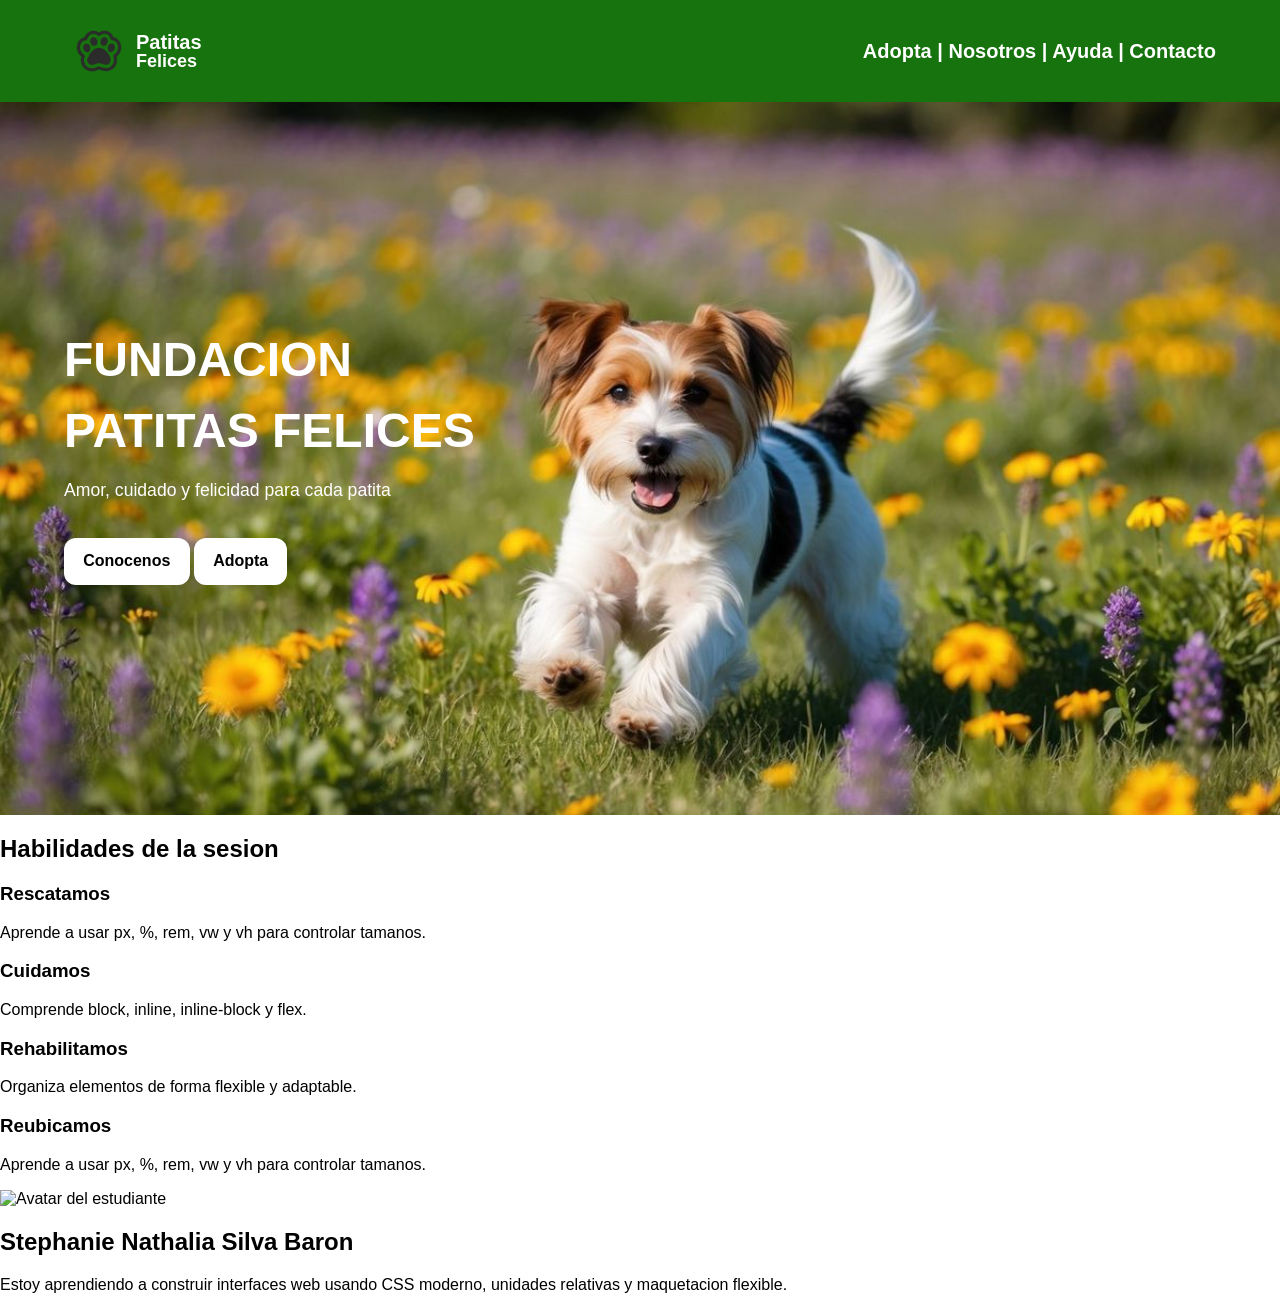
==== Html/index.html @ 509dc854 "feat:agregando estructura" ====
<!DOCTYPE html>
<html lang="en">

<head>
    <meta charset="UTF-8">
    <meta name="viewport" content="width=device-width, initial-scale=1.0">
    <title>Fundacion Patitas Felices</title>
    <link rel="stylesheet" href="../css/style.css">
</head>

<body>
    <nav class="navbar">
        <a class="logo">
            <img src="../image/patita.png" class="icono" alt="logo">
            <div class="texto">
                <span class="texto1">Patitas</span>
                <span class="texto2">Felices</span>
            </div>
        </a>
        <div class="nav-links">
            <a> Adopta | </a>
            <a> Nosotros |</a>
            <a> Ayuda |</a>
            <a> Contacto </a>
        </div>
    </nav>
    <header class="hero">
        <div class="hero-content">
            <h1>FUNDACION </h1>
            <h1>PATITAS FELICES</h1>
            <p>
                Amor, cuidado y felicidad para cada patita
            </p>
            <a class="boton">Conocenos</a>
            <a class="boton">Adopta</a>
        </div>
    </header>
    <main class="container">
        <section id="habilidades" class="section">
            <h2>Habilidades de la sesion</h2>
            <div class="cards">
                <article class="card">
                    <h3>Rescatamos</h3>
                    <p>Aprende a usar px, %, rem, vw y vh para controlar tamanos.</p>
                </article>
                <article class="card">
                    <h3>Cuidamos</h3>
                    <p>Comprende block, inline, inline-block y flex.</p>
                </article>
                <article class="card">
                    <h3>Rehabilitamos</h3>
                    <p>Organiza elementos de forma flexible y adaptable.</p>
                </article>
                <article class="card">
                    <h3>Reubicamos</h3>
                    <p>Aprende a usar px, %, rem, vw y vh para controlar tamanos.</p>
                </article>
                <section id="perfil" class="profile-row">
                    <img src="assets/lotso.png" alt="Avatar del estudiante">
                    <div>
                        <h2>Stephanie Nathalia Silva Baron</h2>
                        <p>
                            Estoy aprendiendo a construir interfaces web usando CSS moderno,
                            unidades relativas y maquetacion flexible.
                        </p>
                    </div>
                </section>
</body>

</html>
---- css/style.css ----
body {
    margin: 0;
    font-family: Arial, Helvetica, sans-serif;
    color: black;
}

.logo{
    display: flex;
    align-items: center;
    gap: 2px;
    text-decoration: none;
}

.icono{
    width: 70px;
    height: 70px;
}

.texto{
    display: flex;
    flex-direction: column; 
    line-height: 1;
}

.texto1{
    font-weight: bold;
    font-size: 20px;
}

.texto2{
    font-size: 18px;
    font-weight: bold;
}
.nav-links{
    font-weight: bold;
    font-size: 20px;
    color: white;
}

.nav-links a {
    color: white;
    text-decoration: none;
}

.nav-links a:hover{
    color: black;
    transition: 0.3s;
}

.navbar{
    position: sticky;
    top: 0;
    display: flex;
    justify-content: space-between;
    align-items: center;
    
    padding: 16px 5%;
    background-color: #17730d; 
    color: white;
    z-index: 10;
}

.hero { 
    min-height: 65vh; 
    display: flex; 
    align-items: center; 
    padding: 5vw; 
    background-image: url("../image/ffffperro.png"); 
    background-position: center; 
    background-size: cover; 
    color: white; 
}
    
.hero-content {
    max-width: 720px;
}

.hero h1 {
    font-size: 3rem;
    margin: 0 0 1rem;
}

.hero p {
    font-size: 1.1rem;
    line-height: 1.6;
}

.boton {
    display: inline-block;
    margin-top: 1rem;
    padding: 0.9rem 1.2rem;
    background-color: white;
    color: black;
    text-decoration: none;
    border-radius: 12px;
    font-weight: bold;
    transition: all 0.3s ease;
}

.boton:hover { 
    background-color: #17730d;
    color: white;
    transform: scale(1.05);
}
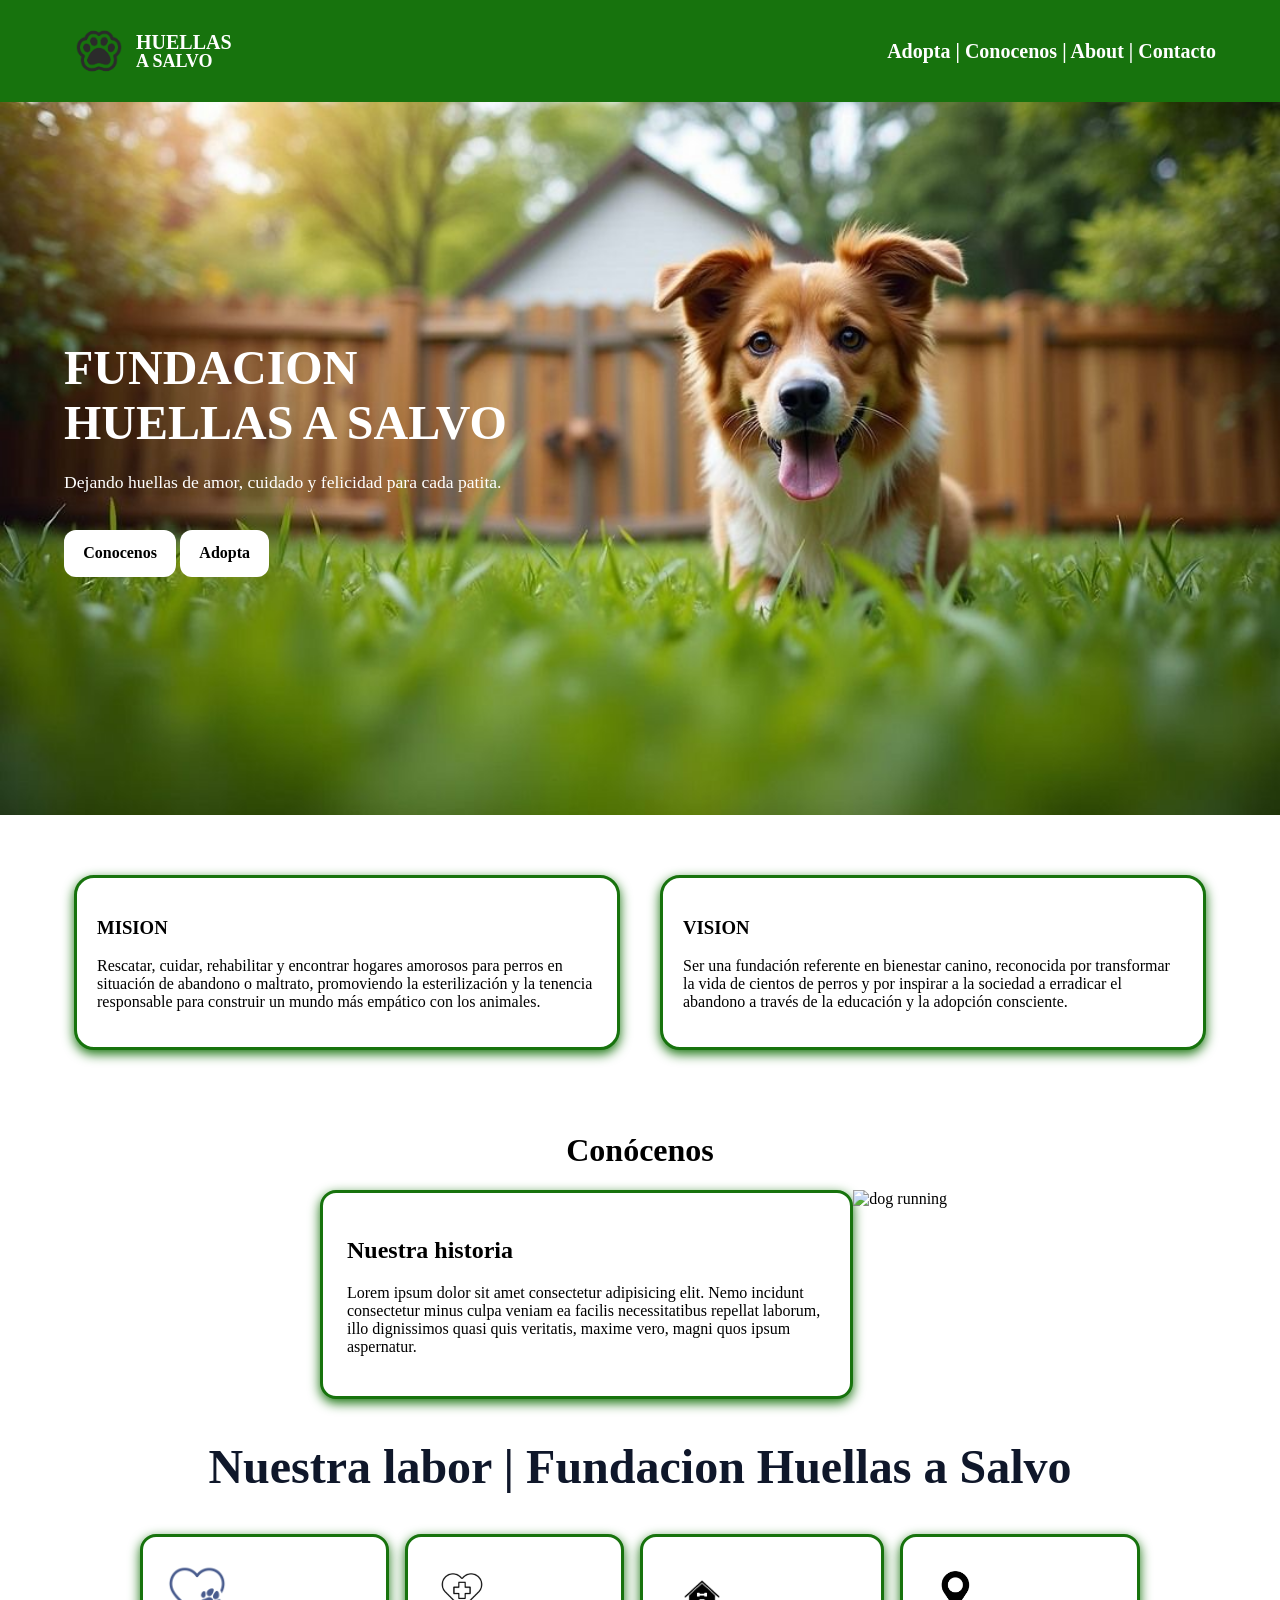
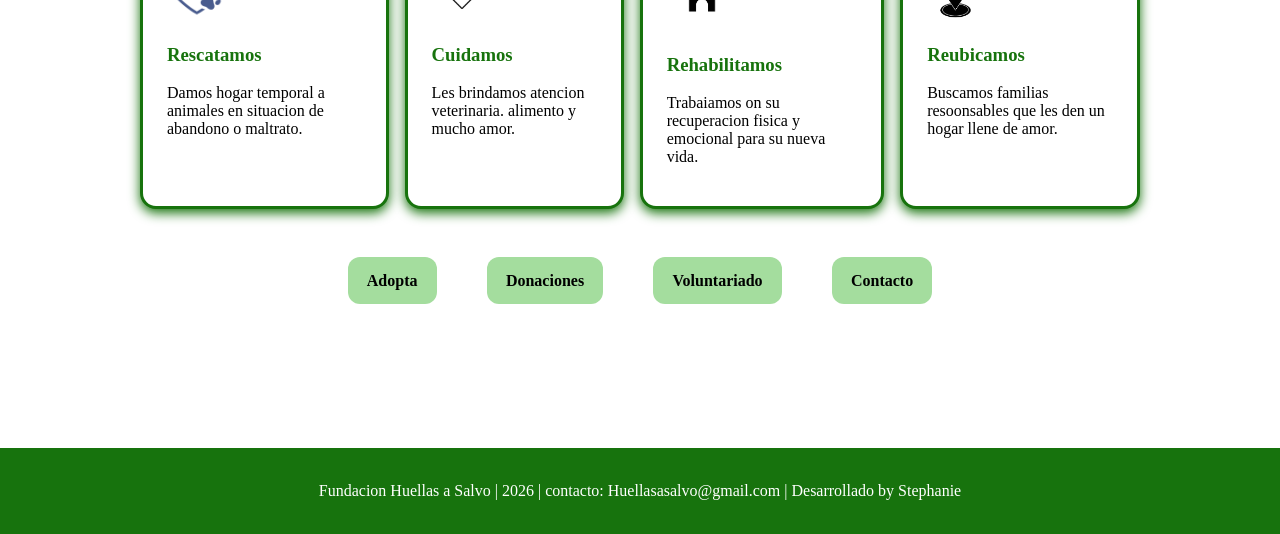
==== commit 27971692: "feat: agregando estructura" ====
--- a/Html/index.html
+++ b/Html/index.html
@@ -13,58 +13,107 @@
         <a class="logo">
             <img src="../image/patita.png" class="icono" alt="logo">
             <div class="texto">
-                <span class="texto1">Patitas</span>
-                <span class="texto2">Felices</span>
+                <span class="texto1">HUELLAS</span>
+                <span class="texto2">A SALVO</span>
             </div>
         </a>
         <div class="nav-links">
-            <a> Adopta | </a>
-            <a> Nosotros |</a>
-            <a> Ayuda |</a>
+            <a href="#adopta"> Adopta | </a>
+            <a href="#conocenos"> Conocenos |</a>
+            <a> About |</a>
             <a> Contacto </a>
         </div>
     </nav>
-    <header class="hero">
-        <div class="hero-content">
-            <h1>FUNDACION </h1>
-            <h1>PATITAS FELICES</h1>
+    <header class="principal">
+        <div class="principal-content">
+            <h1>FUNDACION <br> HUELLAS A SALVO</h1>
             <p>
-                Amor, cuidado y felicidad para cada patita
+                Dejando huellas de amor, cuidado y felicidad para cada patita.
             </p>
-            <a class="boton">Conocenos</a>
+            <a class="boton" href="#conocenos">Conocenos</a>
             <a class="boton">Adopta</a>
         </div>
     </header>
+    </section>
+    <div class="misionvision">
+        <div class="cardsss">
+            <h3>MISION</h3>
+            <p>Rescatar, cuidar, rehabilitar y encontrar hogares amorosos para perros en situación de abandono o
+                maltrato, promoviendo la esterilización y la tenencia responsable para construir un mundo
+                más empático con los animales.</p>
+        </div>
+
+        <div class="cardsss">
+            <h3>VISION</h3>
+            <p>Ser una fundación referente en bienestar canino, reconocida por transformar la vida de
+                cientos de perros y por inspirar a la sociedad a erradicar el abandono a través de la
+                educación y la adopción consciente.</p>
+        </div>
+    </div>
+
+    
+    <div class="about-us">
+        <h1>Conócenos</h1>
+        <div class="know-us">
+            <div class="card">
+                <h2>Nuestra historia</h2>
+                <p>
+                    Lorem ipsum dolor sit amet consectetur adipisicing elit. Nemo incidunt consectetur minus culpa
+                    veniam
+                    ea facilis necessitatibus repellat laborum, illo dignissimos quasi quis veritatis, maxime vero,
+                    magni
+                    quos ipsum aspernatur.
+                </p>
+            </div>
+            <div>
+                <img src="https://images.unsplash.com/photo-1530281700549-e82e7bf110d6?w=600&auto=format&fit=crop&q=60&ixlib=rb-4.1.0&ixid=M3wxMjA3fDB8MHxzZWFyY2h8M3x8ZG9nc3xlbnwwfHwwfHx8MA%3D%3D"
+                    alt="dog running">
+            </div>
+        </div>
+    </div>
+
+
+
     <main class="container">
-        <section id="habilidades" class="section">
-            <h2>Habilidades de la sesion</h2>
+        <section id="conocenos" class="section">
+            <h2>Nuestra labor | Fundacion Huellas a Salvo </h2>
             <div class="cards">
                 <article class="card">
+                    <img src="../image/corapatita.png" class="rescatar" alt="card">
                     <h3>Rescatamos</h3>
-                    <p>Aprende a usar px, %, rem, vw y vh para controlar tamanos.</p>
+                    <p>Damos hogar temporal a animales en situacion de abandono o maltrato.</p>
                 </article>
                 <article class="card">
+                    <img src="../image/cruz.png" class="cuidar" alt="card">
                     <h3>Cuidamos</h3>
-                    <p>Comprende block, inline, inline-block y flex.</p>
+                    <p>Les brindamos atencion veterinaria. alimento y mucho amor.</p>
                 </article>
                 <article class="card">
+                    <img src="../image/casapat.png" class="rehabilitar" alt="card">
                     <h3>Rehabilitamos</h3>
-                    <p>Organiza elementos de forma flexible y adaptable.</p>
+                    <p>Trabaiamos on su recuperacion fisica y emocional para su nueva vida.</p>
                 </article>
                 <article class="card">
+                    <img src="../image/ubihuella.png" class="ubicamos" alt="card">
                     <h3>Reubicamos</h3>
-                    <p>Aprende a usar px, %, rem, vw y vh para controlar tamanos.</p>
+                    <p>Buscamos familias resoonsables que les den un hogar llene de amor.</p>
                 </article>
-                <section id="perfil" class="profile-row">
-                    <img src="assets/lotso.png" alt="Avatar del estudiante">
-                    <div>
-                        <h2>Stephanie Nathalia Silva Baron</h2>
-                        <p>
-                            Estoy aprendiendo a construir interfaces web usando CSS moderno,
-                            unidades relativas y maquetacion flexible.
-                        </p>
-                    </div>
-                </section>
+        </section>
+    </main>
+
+    <main class="container2">
+        <a class="botones">Adopta</a>
+        <a class="botones">Donaciones</a>
+        <a class="botones">Voluntariado</a>
+        <a class="botones">Contacto</a>
+    </main>
+
+    <footer class="footer">
+        <br>
+        <p>Fundacion Huellas a Salvo | 2026 | contacto: Huellasasalvo@gmail.com | Desarrollado by Stephanie
+        </p>
+        </br>
+    </footer>
 </body>
 
 </html>
--- a/css/style.css
+++ b/css/style.css
@@ -1,37 +1,38 @@
 body {
     margin: 0;
-    font-family: Arial, Helvetica, sans-serif;
-    color: black;
-}
-
-.logo{
+    font-family: Georgia, 'Times New Roman', Times, serif;
+    color: black;
+}
+
+.logo {
     display: flex;
     align-items: center;
     gap: 2px;
     text-decoration: none;
 }
 
-.icono{
+.icono {
     width: 70px;
     height: 70px;
 }
 
-.texto{
-    display: flex;
-    flex-direction: column; 
+.texto {
+    display: flex;
+    flex-direction: column;
     line-height: 1;
 }
 
-.texto1{
+.texto1 {
     font-weight: bold;
     font-size: 20px;
 }
 
-.texto2{
+.texto2 {
     font-size: 18px;
     font-weight: bold;
 }
-.nav-links{
+
+.nav-links {
     font-weight: bold;
     font-size: 20px;
     color: white;
@@ -42,45 +43,45 @@
     text-decoration: none;
 }
 
-.nav-links a:hover{
+.nav-links a:hover {
     color: black;
     transition: 0.3s;
 }
 
-.navbar{
+.navbar {
     position: sticky;
     top: 0;
     display: flex;
     justify-content: space-between;
     align-items: center;
-    
+
     padding: 16px 5%;
-    background-color: #17730d; 
+    background-color: #17730d;
     color: white;
     z-index: 10;
 }
 
-.hero { 
-    min-height: 65vh; 
-    display: flex; 
-    align-items: center; 
-    padding: 5vw; 
-    background-image: url("../image/ffffperro.png"); 
-    background-position: center; 
-    background-size: cover; 
-    color: white; 
-}
-    
-.hero-content {
+.principal {
+    min-height: 65vh;
+    display: flex;
+    align-items: center;
+    padding: 5vw;
+    background-image: url("../image/ffperro.png");
+    background-position: center;
+    background-size: cover;
+    color: white;
+}
+
+.principal-content {
     max-width: 720px;
 }
 
-.hero h1 {
+.principal h1 {
     font-size: 3rem;
     margin: 0 0 1rem;
 }
 
-.hero p {
+.principal p {
     font-size: 1.1rem;
     line-height: 1.6;
 }
@@ -97,8 +98,165 @@
     transition: all 0.3s ease;
 }
 
-.boton:hover { 
-    background-color: #17730d;
-    color: white;
-    transform: scale(1.05);
-}
+.boton:hover {
+    background-color: #17730d;
+    color: white;
+    transform: scale(1.05);
+}
+
+.container {
+    width: 92%;
+    max-width: 1000px;
+    margin: 2rem auto;
+}
+
+.section h2 {
+    font-size: 2rem;
+    color: #0f172a;
+}
+
+.cards {
+    display: flex;
+    gap: 1rem;
+    justify-content: center;
+}
+
+.rescatar {
+    width: 60px;
+    height: 60px;
+}
+
+.cuidar {
+    width: 60px;
+    height: 60px;
+}
+
+.rehabilitar {
+    width: 70px;
+    height: 70px;
+}
+
+.ubicamos {
+    width: 60px;
+    height: 60px;
+}
+
+.card {
+    background-color: white;
+    padding: 1.5rem;
+    border: 3px solid #17730d;
+    border-radius: 16px;
+    box-shadow: 0 4px 12px #17730d;
+}
+
+.card:hover {
+    background-color: #34b925;
+    color: white;
+    transform: scale(1.05);
+}
+
+.card h3 {
+    color: #17730d;
+}
+
+.container2 {
+    display: flex;
+    justify-content: center;
+    align-items: flex-start;
+    gap: 50px;
+    width: 90%;
+    margin: auto;
+}
+
+.botones {
+    display: inline-block;
+    margin-top: 1rem;
+    padding: 0.9rem 1.2rem;
+    color: black;
+    text-decoration: none;
+    background-color: #a4dd9e;
+    border-radius: 12px;
+    font-weight: bold;
+    transition: all 0.3s ease;
+}
+
+.botones:hover {
+    background-color: #17730d;
+    color: white;
+    transform: scale(1.05);
+}
+
+.section h2 {
+    text-align: center;
+    font-size: 3rem;
+}
+
+.misionvision {
+    display: flex;
+    justify-content: center;
+    gap: 40px;
+    flex-wrap: wrap;
+    max-width: 1200px;
+    margin: 60px auto;
+    padding: 0 20px;
+}
+
+.cardsss {
+    flex: 1 1 400px;
+    max-width: 500px;
+    background-color: white;
+    padding: 20px;
+    border-radius: 20px;
+    width: 50%;
+    box-shadow: 0 4px 12px #17730d;
+    border: 3px solid #17730d;
+}
+
+.cardsss:hover {
+    background-color: #34b925;
+    color: white;
+    transform: scale(1.05);
+}
+
+.footer {
+    width: 100%;
+    margin-top: 9rem;
+    text-align: center;
+    background-color: #17730d;
+    color: white;
+}
+
+.about-us {
+    display: flex;
+    flex-direction: column;
+    justify-content: center;
+    align-items: center;
+  }
+  
+  .know-us {
+    display: grid;
+    grid-template-columns: repeat(2, 1fr);
+  }
+  
+  .know-us div.card {
+      grid-column: 4/9;
+  }
+  
+  .know-us img {
+    width: 100%;
+    height: 100%;
+    object-fit: fill;
+  }
+  
+  @media (min-width: 768px) {
+      .know-us {
+          grid-template-columns: 400px, 400px;
+      }
+  }
+  
+  @media (min-width: 1024px) {
+      .know-us {
+          grid-template-columns:repeat(12, 1fr);
+          grid-offset: 20px;
+      }
+  }
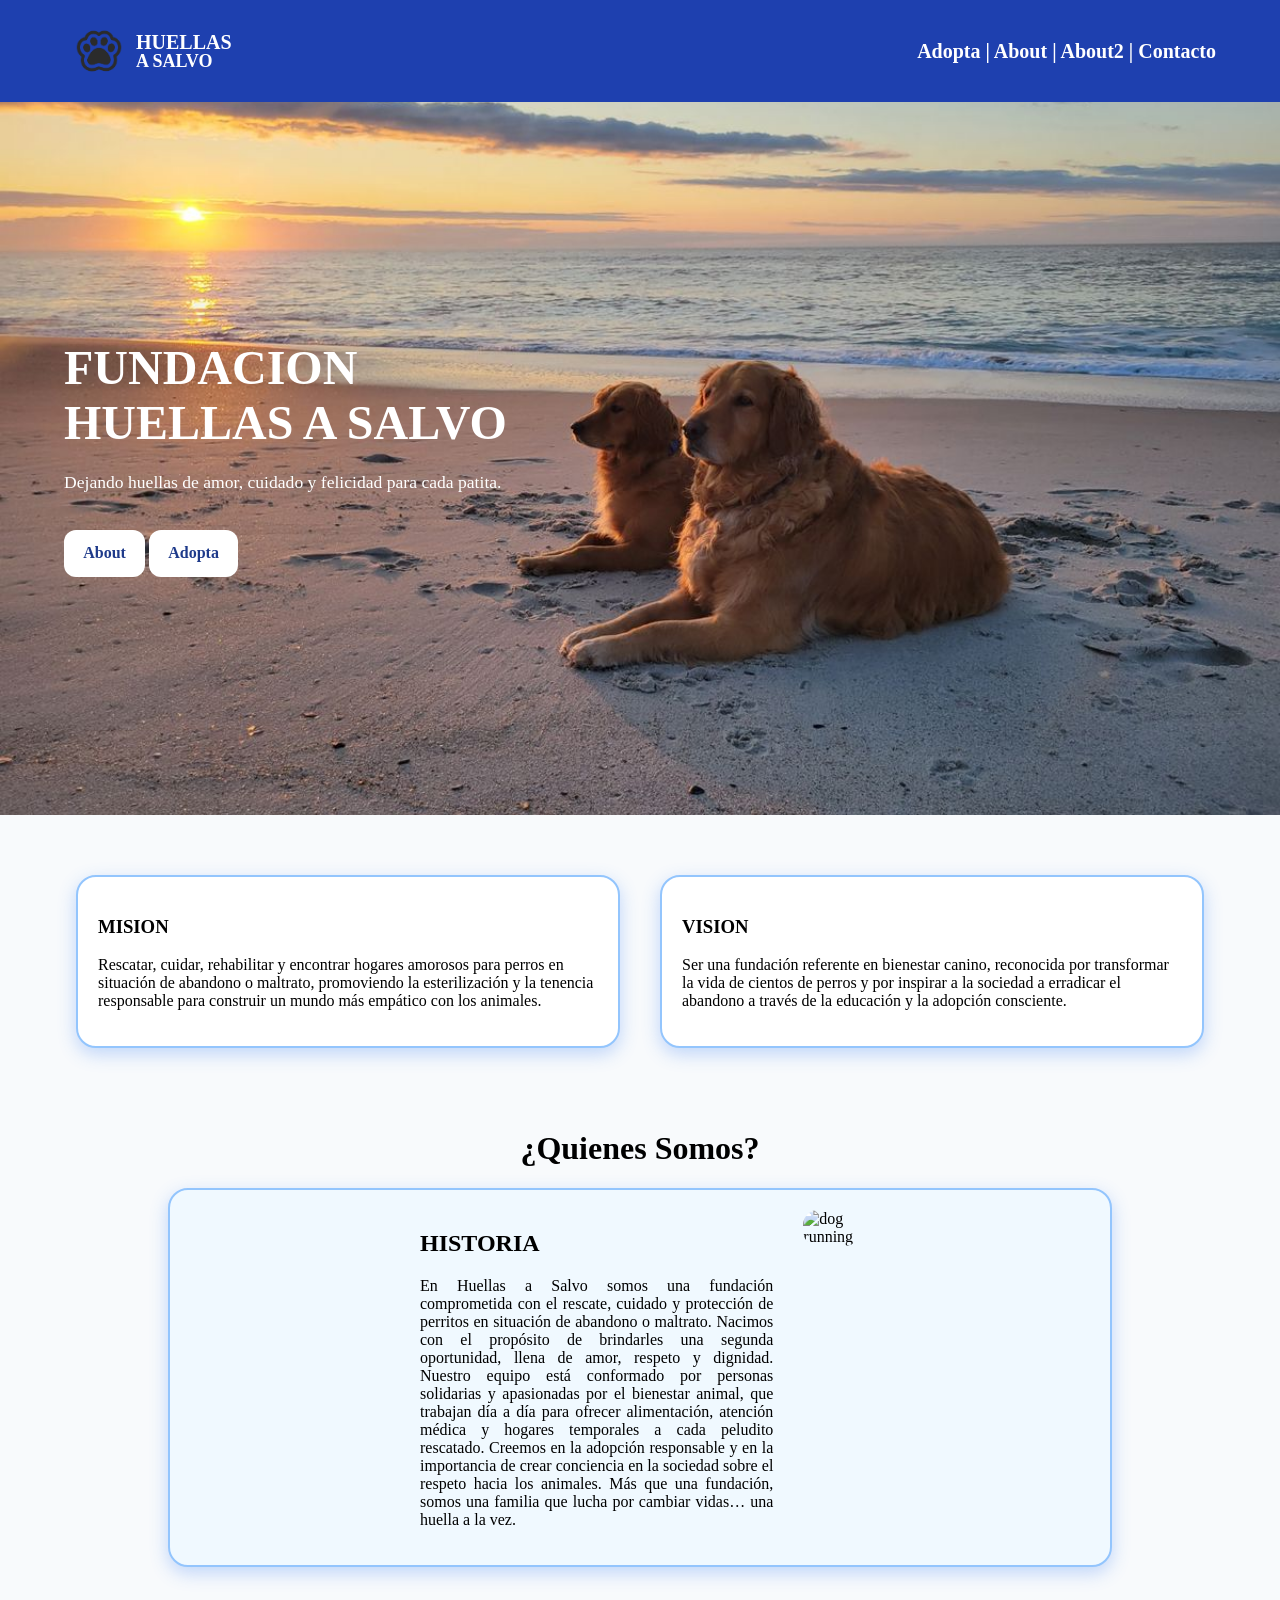
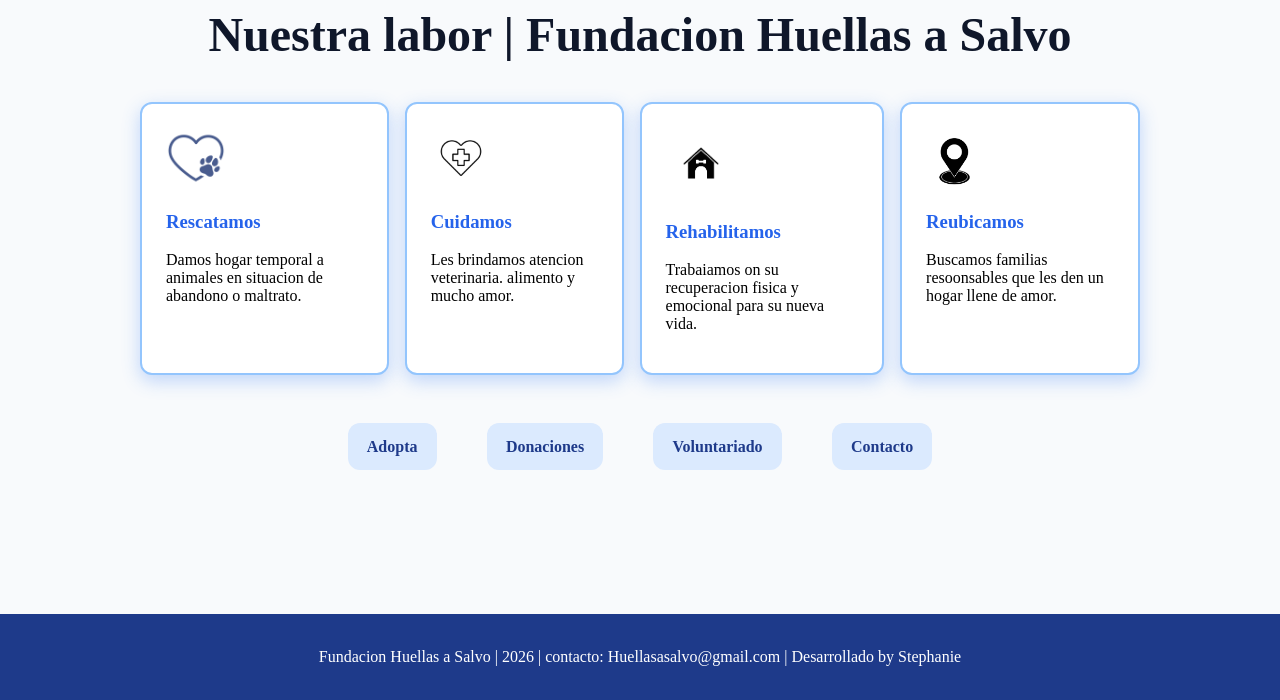
==== commit 436c9401: "feat: agregando estructura" ====
--- a/Html/index.html
+++ b/Html/index.html
@@ -4,7 +4,7 @@
 <head>
     <meta charset="UTF-8">
     <meta name="viewport" content="width=device-width, initial-scale=1.0">
-    <title>Fundacion Patitas Felices</title>
+    <title>Fundacion Huellas a Salvo</title>
     <link rel="stylesheet" href="../css/style.css">
 </head>
 
@@ -18,9 +18,9 @@
             </div>
         </a>
         <div class="nav-links">
-            <a href="#adopta"> Adopta | </a>
-            <a href="#conocenos"> Conocenos |</a>
-            <a> About |</a>
+            <a href="../Html/adopta.html" href="#adopta"> Adopta | </a>
+            <a href="#about"> About |</a>
+            <a> About2 |</a>
             <a> Contacto </a>
         </div>
     </nav>
@@ -30,12 +30,12 @@
             <p>
                 Dejando huellas de amor, cuidado y felicidad para cada patita.
             </p>
-            <a class="boton" href="#conocenos">Conocenos</a>
-            <a class="boton">Adopta</a>
+            <a class="boton" href="#about">About</a>
+            <a href="../Html/adopta.html" class="boton">Adopta</a>
         </div>
     </header>
     </section>
-    <div class="misionvision">
+    <div id="about" class="misionvision">
         <div class="cardsss">
             <h3>MISION</h3>
             <p>Rescatar, cuidar, rehabilitar y encontrar hogares amorosos para perros en situación de abandono o
@@ -52,20 +52,18 @@
     </div>
 
     
-    <div class="about-us">
-        <h1>Conócenos</h1>
+    <div id="about" class="about-us">
+        <h1>¿Quienes Somos?</h1>
         <div class="know-us">
-            <div class="card">
-                <h2>Nuestra historia</h2>
+            <div class="texto-card">
+                <h2>HISTORIA</h2>
                 <p>
-                    Lorem ipsum dolor sit amet consectetur adipisicing elit. Nemo incidunt consectetur minus culpa
-                    veniam
-                    ea facilis necessitatibus repellat laborum, illo dignissimos quasi quis veritatis, maxime vero,
-                    magni
-                    quos ipsum aspernatur.
+                    En Huellas a Salvo somos una fundación comprometida con el rescate, cuidado y protección de perritos en situación de abandono o maltrato. Nacimos con el propósito de brindarles una segunda oportunidad, llena de amor, respeto y dignidad.
+                    Nuestro equipo está conformado por personas solidarias y apasionadas por el bienestar animal, que trabajan día a día para ofrecer alimentación, atención médica y hogares temporales a cada peludito rescatado.
+                    Creemos en la adopción responsable y en la importancia de crear conciencia en la sociedad sobre el respeto hacia los animales. Más que una fundación, somos una familia que lucha por cambiar vidas… una huella a la vez.
                 </p>
             </div>
-            <div>
+            <div class="img-card">
                 <img src="https://images.unsplash.com/photo-1530281700549-e82e7bf110d6?w=600&auto=format&fit=crop&q=60&ixlib=rb-4.1.0&ixid=M3wxMjA3fDB8MHxzZWFyY2h8M3x8ZG9nc3xlbnwwfHwwfHx8MA%3D%3D"
                     alt="dog running">
             </div>
@@ -75,7 +73,7 @@
 
 
     <main class="container">
-        <section id="conocenos" class="section">
+        <section id="about" class="section">
             <h2>Nuestra labor | Fundacion Huellas a Salvo </h2>
             <div class="cards">
                 <article class="card">
@@ -102,7 +100,7 @@
     </main>
 
     <main class="container2">
-        <a class="botones">Adopta</a>
+        <a href="../Html/adopta.html" class="botones">Adopta</a>
         <a class="botones">Donaciones</a>
         <a class="botones">Voluntariado</a>
         <a class="botones">Contacto</a>
--- a/css/style.css
+++ b/css/style.css
@@ -1,4 +1,5 @@
 body {
+    background-color: #f8fafc;
     margin: 0;
     font-family: Georgia, 'Times New Roman', Times, serif;
     color: black;
@@ -56,7 +57,8 @@
     align-items: center;
 
     padding: 16px 5%;
-    background-color: #17730d;
+    background-color: #1e40af;
+    /*background-color: #17730d;*/
     color: white;
     z-index: 10;
 }
@@ -66,7 +68,7 @@
     display: flex;
     align-items: center;
     padding: 5vw;
-    background-image: url("../image/ffperro.png");
+    background-image: url("../image/playapet.png");
     background-position: center;
     background-size: cover;
     color: white;
@@ -91,7 +93,8 @@
     margin-top: 1rem;
     padding: 0.9rem 1.2rem;
     background-color: white;
-    color: black;
+    color: #1e3a8a;
+    /*color: black;*/
     text-decoration: none;
     border-radius: 12px;
     font-weight: bold;
@@ -99,7 +102,8 @@
 }
 
 .boton:hover {
-    background-color: #17730d;
+    background-color: #2563eb;
+    /*background-color: #17730d;*/
     color: white;
     transform: scale(1.05);
 }
@@ -144,19 +148,23 @@
 .card {
     background-color: white;
     padding: 1.5rem;
-    border: 3px solid #17730d;
-    border-radius: 16px;
-    box-shadow: 0 4px 12px #17730d;
+    border-radius: 12px;
+    /*border: 3px solid #17730d;*/
+    box-shadow: 0 6px 18px rgba(59, 130, 246, 0.3);
+    border: 2px solid #93c5fd;
+    /*box-shadow: 0 4px 12px #17730d;*/
 }
 
 .card:hover {
-    background-color: #34b925;
+    background-color: #60a5fa;
+    /*background-color: #34b925;*/
     color: white;
     transform: scale(1.05);
 }
 
 .card h3 {
-    color: #17730d;
+    color: #2563eb;
+    /*color: #17730d;*/
 }
 
 .container2 {
@@ -172,16 +180,19 @@
     display: inline-block;
     margin-top: 1rem;
     padding: 0.9rem 1.2rem;
-    color: black;
+    background-color: #dbeafe;
+    color: #1e3a8a;
+    /*color: black;*/
     text-decoration: none;
-    background-color: #a4dd9e;
+    /*background-color: #a4dd9e;*/
     border-radius: 12px;
     font-weight: bold;
     transition: all 0.3s ease;
 }
 
 .botones:hover {
-    background-color: #17730d;
+    background-color: #2563eb;
+    /*background-color: #17730d;*/
     color: white;
     transform: scale(1.05);
 }
@@ -208,12 +219,15 @@
     padding: 20px;
     border-radius: 20px;
     width: 50%;
-    box-shadow: 0 4px 12px #17730d;
-    border: 3px solid #17730d;
+    box-shadow: 0 6px 18px rgba(59, 130, 246, 0.3);
+    border: 2px solid #93c5fd;
+    /*box-shadow: 0 4px 12px #17730d;
+    border: 3px solid #17730d;*/
 }
 
 .cardsss:hover {
-    background-color: #34b925;
+    background-color: #60a5fa;
+    /*background-color: #34b925;*/
     color: white;
     transform: scale(1.05);
 }
@@ -222,41 +236,98 @@
     width: 100%;
     margin-top: 9rem;
     text-align: center;
-    background-color: #17730d;
+    background-color: #1e3a8a;
+    /*background-color: #17730d;*/
     color: white;
 }
 
 .about-us {
-    display: flex;
-    flex-direction: column;
-    justify-content: center;
-    align-items: center;
-  }
-  
-  .know-us {
+  display: flex;
+  flex-direction: column;
+  justify-content: center;
+  align-items: center;
+}
+
+.know-us {
+  display: grid;
+  grid-template-columns: repeat(2, 1fr);
+  gap: 20px;
+  width: 90%;
+  max-width: 900px;
+  background-color: #f0f9ff;
+  /*background-color: white;*/
+  border-radius: 20px;
+  box-shadow: 0 6px 18px rgba(59, 130, 246, 0.3);
+  border: 2px solid #93c5fd;
+  /*box-shadow: 0 4px 12px #17730d;
+  border: 3px solid #17730d;*/
+  padding: 20px;
+}
+.know-us:hover{
+    background-color: #60a5fa;
+    /*background-color: #34b925;*/
+    color: white;
+    transform: scale(1.05);
+}
+.know-us div.texto-card {
+    grid-column: 4/9;
+}
+
+.texto-card {
+  text-align: justify;
+  padding-right: 10px;
+}
+
+.know-us img {
+  width: 100%;
+  height: 300px;
+  object-fit: cover;
+  border-radius: 15px;
+}
+
+@media (min-width: 768px) {
+    .know-us {
+        grid-template-columns: 400px, 400px;
+        
+    }
+}
+
+@media (min-width: 1024px) {
+    .know-us {
+        grid-template-columns:repeat(12, 1fr);
+        grid-offset: 20px;
+    }
+}
+
+/**/
+.catalogo{
     display: grid;
-    grid-template-columns: repeat(2, 1fr);
-  }
-  
-  .know-us div.card {
-      grid-column: 4/9;
-  }
-  
-  .know-us img {
+    grid-template-columns: repeat(3,1fr);
+    gap: 25px;
+    width: 90%;
+    margin: auto;
+}
+.card-animal{
+    background-color: white;
+    border-radius: 20px;
+    overflow: hidden;
+    box-shadow: 0 5px 10px rgba(0,0,0,0.1);
+    transition: 0.3s;
+}
+
+.card-animal:hover{
+    transform: translateY(-8px);
+}
+
+.card-animal img{
     width: 100%;
-    height: 100%;
-    object-fit: fill;
-  }
-  
-  @media (min-width: 768px) {
-      .know-us {
-          grid-template-columns: 400px, 400px;
-      }
-  }
-  
-  @media (min-width: 1024px) {
-      .know-us {
-          grid-template-columns:repeat(12, 1fr);
-          grid-offset: 20px;
-      }
-  }+    height: 250px;
+    object-fit: cover;
+}
+.estado{
+    display: inline-block;
+    padding: 6px 12px;
+    border-radius: 10px;
+    font-size: 13px;
+    margin-bottom: 15px;
+}
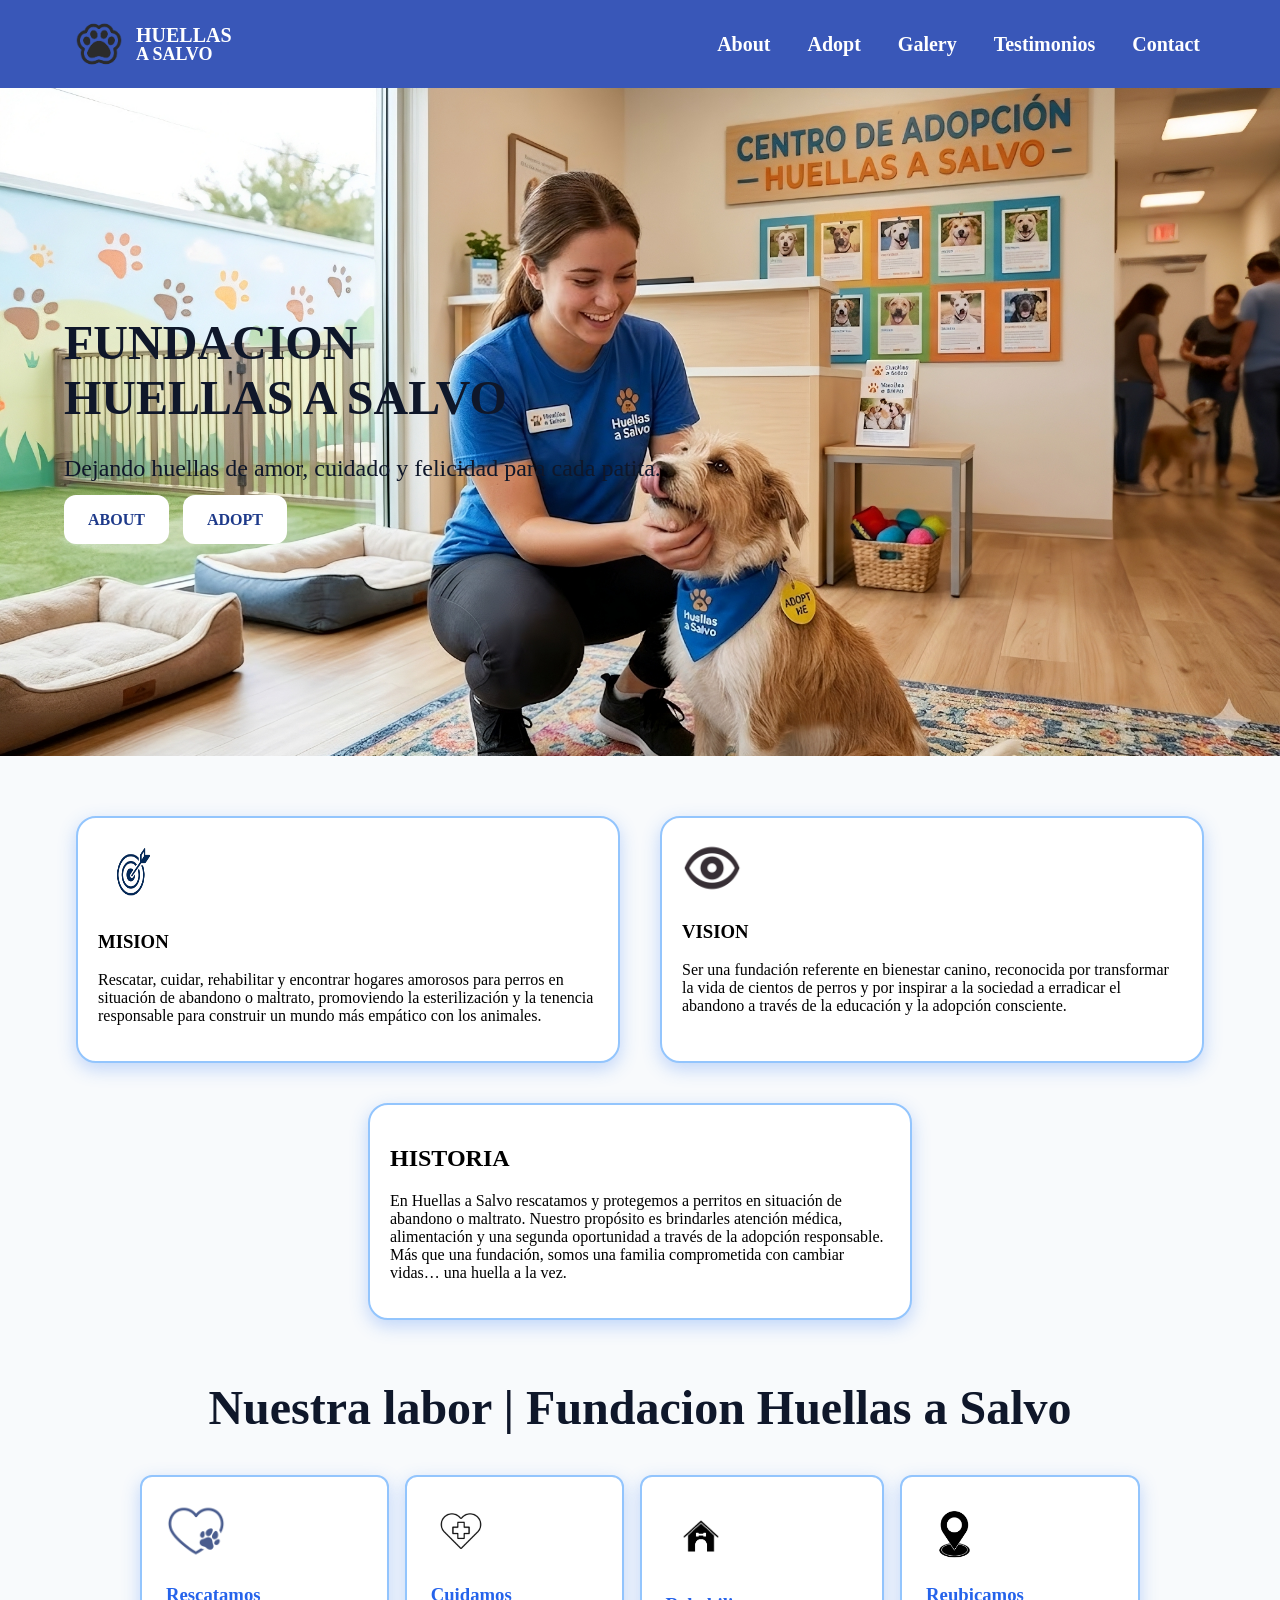
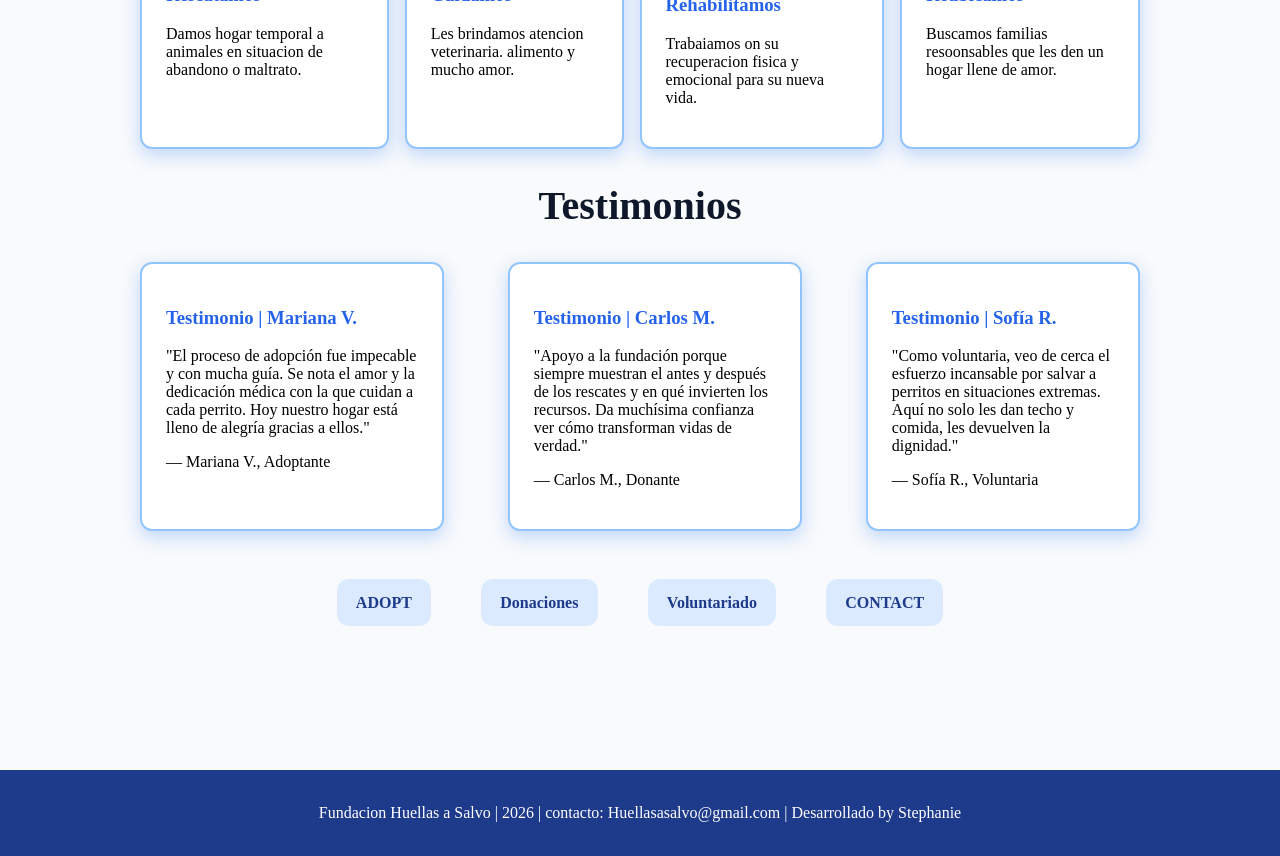
==== commit b3231dc5: "feat: agregando estructura" ====
--- a/Html/index.html
+++ b/Html/index.html
@@ -18,10 +18,11 @@
             </div>
         </a>
         <div class="nav-links">
-            <a href="../Html/adopta.html" href="#adopta"> Adopta | </a>
-            <a href="#about"> About |</a>
-            <a> About2 |</a>
-            <a> Contacto </a>
+            <a href="#about"> About</a>
+            <a href="../Html/adopta.html" href="#adopta"> Adopt </a>
+            <a  href="../Html/galeria.html"> Galery </a>
+            <a href="#Testimonios"> Testimonios</a>
+            <a> Contact</a>
         </div>
     </nav>
     <header class="principal">
@@ -30,13 +31,14 @@
             <p>
                 Dejando huellas de amor, cuidado y felicidad para cada patita.
             </p>
-            <a class="boton" href="#about">About</a>
-            <a href="../Html/adopta.html" class="boton">Adopta</a>
+            <a class="boton" href="#about">ABOUT</a>
+            <a href="../Html/adopta.html" class="boton">ADOPT</a>
         </div>
     </header>
     </section>
     <div id="about" class="misionvision">
         <div class="cardsss">
+            <img src="../image/mision.png" class="mision" alt="cardsss">
             <h3>MISION</h3>
             <p>Rescatar, cuidar, rehabilitar y encontrar hogares amorosos para perros en situación de abandono o
                 maltrato, promoviendo la esterilización y la tenencia responsable para construir un mundo
@@ -44,33 +46,21 @@
         </div>
 
         <div class="cardsss">
+            <img src="../image/vision.png" class="vision" alt="cardsss">
             <h3>VISION</h3>
             <p>Ser una fundación referente en bienestar canino, reconocida por transformar la vida de
                 cientos de perros y por inspirar a la sociedad a erradicar el abandono a través de la
                 educación y la adopción consciente.</p>
         </div>
-    </div>
-
-    
-    <div id="about" class="about-us">
-        <h1>¿Quienes Somos?</h1>
-        <div class="know-us">
-            <div class="texto-card">
-                <h2>HISTORIA</h2>
-                <p>
-                    En Huellas a Salvo somos una fundación comprometida con el rescate, cuidado y protección de perritos en situación de abandono o maltrato. Nacimos con el propósito de brindarles una segunda oportunidad, llena de amor, respeto y dignidad.
-                    Nuestro equipo está conformado por personas solidarias y apasionadas por el bienestar animal, que trabajan día a día para ofrecer alimentación, atención médica y hogares temporales a cada peludito rescatado.
-                    Creemos en la adopción responsable y en la importancia de crear conciencia en la sociedad sobre el respeto hacia los animales. Más que una fundación, somos una familia que lucha por cambiar vidas… una huella a la vez.
-                </p>
-            </div>
-            <div class="img-card">
-                <img src="https://images.unsplash.com/photo-1530281700549-e82e7bf110d6?w=600&auto=format&fit=crop&q=60&ixlib=rb-4.1.0&ixid=M3wxMjA3fDB8MHxzZWFyY2h8M3x8ZG9nc3xlbnwwfHwwfHx8MA%3D%3D"
-                    alt="dog running">
-            </div>
+        <div class="cardsss">
+            <h2>HISTORIA</h2>
+            <p>
+                En Huellas a Salvo rescatamos y protegemos a perritos en situación de abandono o maltrato.
+                Nuestro propósito es brindarles atención médica, alimentación y una segunda oportunidad a través de la adopción responsable. 
+                Más que una fundación, somos una familia comprometida con cambiar vidas… una huella a la vez.
+            </p>
         </div>
     </div>
-
-
 
     <main class="container">
         <section id="about" class="section">
@@ -99,11 +89,40 @@
         </section>
     </main>
 
+    <main class="container3">
+        <section id="Testimonios" class="sectionn">
+            <h2 class="titulo-sectionn">Testimonios  </h2>
+            <div class="cards-testimonios">
+                <article class="card-test1">
+                    <h3>Testimonio | Mariana V.</h3>
+                    <p>"El proceso de adopción fue impecable y con mucha guía. Se nota el amor y la dedicación médica con la que cuidan a cada perrito. 
+                        Hoy nuestro hogar está lleno de alegría gracias a ellos."
+                    </p>
+                    <p>— Mariana V., Adoptante</p>
+                </article>
+                <article class="card-test1">
+                    <h3>Testimonio | Carlos M.</h3>
+                    <p>"Apoyo a la fundación porque siempre muestran el antes y después de los rescates y en qué invierten los recursos. 
+                        Da muchísima confianza ver cómo transforman vidas de verdad."
+                    </p>
+                    <p> — Carlos M., Donante</p>
+                </article>
+                <article class="card-test1">
+                    <h3>Testimonio | Sofía R.</h3>
+                    <p>"Como voluntaria, veo de cerca el esfuerzo incansable por salvar a perritos en situaciones extremas. 
+                        Aquí no solo les dan techo y comida, les devuelven la dignidad."
+                        
+                    </p>
+                    <p>— Sofía R., Voluntaria</p>
+                </article>
+        </section>
+    </main>
+
     <main class="container2">
-        <a href="../Html/adopta.html" class="botones">Adopta</a>
+        <a href="../Html/adopta.html" class="botones">ADOPT</a>
         <a class="botones">Donaciones</a>
         <a class="botones">Voluntariado</a>
-        <a class="botones">Contacto</a>
+        <a class="botones">CONTACT</a>
     </main>
 
     <footer class="footer">
--- a/css/style.css
+++ b/css/style.css
@@ -40,6 +40,8 @@
 }
 
 .nav-links a {
+    padding: 8px 16px;
+    border-radius: 16px;
     color: white;
     text-decoration: none;
 }
@@ -55,26 +57,25 @@
     display: flex;
     justify-content: space-between;
     align-items: center;
-
-    padding: 16px 5%;
-    background-color: #1e40af;
-    /*background-color: #17730d;*/
+    padding: 9px 5%;
+    background-color: #1e40afe0;
     color: white;
     z-index: 10;
 }
 
 .principal {
-    min-height: 65vh;
+    min-height: 60vh;
     display: flex;
     align-items: center;
     padding: 5vw;
-    background-image: url("../image/playapet.png");
+    background-image: url("../image/upscalemedia-transformed.png");
     background-position: center;
     background-size: cover;
     color: white;
 }
 
 .principal-content {
+    color: #0f172a;
     max-width: 720px;
 }
 
@@ -84,17 +85,16 @@
 }
 
 .principal p {
-    font-size: 1.1rem;
+    font-size: 1.5rem;
     line-height: 1.6;
 }
 
 .boton {
-    display: inline-block;
     margin-top: 1rem;
-    padding: 0.9rem 1.2rem;
+    margin-right: 10px;
+    padding: 1rem 1.5rem;
     background-color: white;
     color: #1e3a8a;
-    /*color: black;*/
     text-decoration: none;
     border-radius: 12px;
     font-weight: bold;
@@ -103,7 +103,6 @@
 
 .boton:hover {
     background-color: #2563eb;
-    /*background-color: #17730d;*/
     color: white;
     transform: scale(1.05);
 }
@@ -149,22 +148,18 @@
     background-color: white;
     padding: 1.5rem;
     border-radius: 12px;
-    /*border: 3px solid #17730d;*/
     box-shadow: 0 6px 18px rgba(59, 130, 246, 0.3);
     border: 2px solid #93c5fd;
-    /*box-shadow: 0 4px 12px #17730d;*/
 }
 
 .card:hover {
     background-color: #60a5fa;
-    /*background-color: #34b925;*/
     color: white;
     transform: scale(1.05);
 }
 
 .card h3 {
     color: #2563eb;
-    /*color: #17730d;*/
 }
 
 .container2 {
@@ -182,9 +177,7 @@
     padding: 0.9rem 1.2rem;
     background-color: #dbeafe;
     color: #1e3a8a;
-    /*color: black;*/
     text-decoration: none;
-    /*background-color: #a4dd9e;*/
     border-radius: 12px;
     font-weight: bold;
     transition: all 0.3s ease;
@@ -192,7 +185,6 @@
 
 .botones:hover {
     background-color: #2563eb;
-    /*background-color: #17730d;*/
     color: white;
     transform: scale(1.05);
 }
@@ -210,6 +202,15 @@
     max-width: 1200px;
     margin: 60px auto;
     padding: 0 20px;
+}
+
+.vision {
+    width: 60px;
+    height: 60px;
+}
+.mision {
+    width: 70px;
+    height: 70px;
 }
 
 .cardsss {
@@ -221,13 +222,10 @@
     width: 50%;
     box-shadow: 0 6px 18px rgba(59, 130, 246, 0.3);
     border: 2px solid #93c5fd;
-    /*box-shadow: 0 4px 12px #17730d;
-    border: 3px solid #17730d;*/
 }
 
 .cardsss:hover {
     background-color: #60a5fa;
-    /*background-color: #34b925;*/
     color: white;
     transform: scale(1.05);
 }
@@ -237,97 +235,202 @@
     margin-top: 9rem;
     text-align: center;
     background-color: #1e3a8a;
-    /*background-color: #17730d;*/
-    color: white;
-}
-
-.about-us {
-  display: flex;
-  flex-direction: column;
-  justify-content: center;
-  align-items: center;
-}
-
-.know-us {
-  display: grid;
-  grid-template-columns: repeat(2, 1fr);
-  gap: 20px;
-  width: 90%;
-  max-width: 900px;
-  background-color: #f0f9ff;
-  /*background-color: white;*/
-  border-radius: 20px;
-  box-shadow: 0 6px 18px rgba(59, 130, 246, 0.3);
-  border: 2px solid #93c5fd;
-  /*box-shadow: 0 4px 12px #17730d;
-  border: 3px solid #17730d;*/
-  padding: 20px;
-}
-.know-us:hover{
+    color: white;
+}
+
+/**/
+.titulo{
+    font-size: 3rem;
+    color: black;
+    text-align: center;
+    padding-top: 30px;
+    margin-bottom: 40px;
+}
+
+.adoptar{
+    background-image: 
+    linear-gradient(rgba(255,255,255,0.45),
+    rgba(255,255,255,0.45)),
+    url(../image/fondoadoptar.png);
     background-color: #60a5fa;
-    /*background-color: #34b925;*/
-    color: white;
-    transform: scale(1.05);
-}
-.know-us div.texto-card {
-    grid-column: 4/9;
-}
-
-.texto-card {
-  text-align: justify;
-  padding-right: 10px;
-}
-
-.know-us img {
-  width: 100%;
-  height: 300px;
-  object-fit: cover;
-  border-radius: 15px;
-}
-
-@media (min-width: 768px) {
-    .know-us {
-        grid-template-columns: 400px, 400px;
-        
-    }
-}
-
-@media (min-width: 1024px) {
-    .know-us {
-        grid-template-columns:repeat(12, 1fr);
-        grid-offset: 20px;
-    }
-}
-
-/**/
+    background-position: center;
+    background-size: cover;
+    min-height: 100vh;
+    padding-bottom: 50px;
+}
+
 .catalogo{
+    width: 90%;
+    margin: auto;
     display: grid;
     grid-template-columns: repeat(3,1fr);
-    gap: 25px;
-    width: 90%;
-    margin: auto;
-}
+    gap: 35px;
+}
+
 .card-animal{
-    background-color: white;
-    border-radius: 20px;
+    background: rgba(255,255,255,0.95);
+    border-radius: 40px;
     overflow: hidden;
-    box-shadow: 0 5px 10px rgba(0,0,0,0.1);
+    box-shadow: 0 6px 18px rgba(59,130,246,0.3);
+    border: 10px solid #93c5fd;
     transition: 0.3s;
+    text-align: center;
 }
 
 .card-animal:hover{
-    transform: translateY(-8px);
+    transform: translateY(-10px) scale(1.02);
 }
 
 .card-animal img{
     width: 100%;
-    height: 250px;
+    height: 260px;
     object-fit: cover;
 }
+
+.info{
+    padding: 20px;
+    display: flex;
+    flex-direction: column;
+    gap: 12px;
+}
+
+.nombre{
+    font-size: 2rem;
+    color: #1e3a8a;
+    margin: 0;
+}
+
+.edad{
+    font-size: 1rem;
+    font-weight: bold;
+    color: #374151;
+}
+
+
 .estado{
     display: inline-block;
-    padding: 6px 12px;
+    margin: auto;
+    padding: 8px 18px;
+    border-radius: 20px;
+    font-size: 14px;
+    font-weight: bold;
+}
+
+.available{
+    background: #bbf7d0;
+    color: #166534;
+}
+
+.adopted{
+    background: #fecaca;
+    color: #991b1b;
+}
+
+.btn{
+    display: inline-block;
+    background: #2563eb;
+    color: white;
+    text-decoration: none;
+    padding: 12px 20px;
+    border-radius: 12px;
+    font-weight: bold;
+    transition: 0.3s;
+}
+
+.btn:hover{
+    background: #1d4ed8;
+    transform: scale(1.05);
+}
+
+.container3 {
+    width: 92%;
+    max-width: 1000px;
+    margin: 2rem auto;
+}
+
+.titulo-sectionn {
+    text-align: center;
+    font-size: 2.5rem;
+    color: #0f172a;
+}
+
+.cards-testimonios {
+    display: flex;
+    gap: 64px;
+}
+
+.card-test1{
+    background-color: white;
+    padding: 1.5rem;
+    border-radius: 12px;
+    box-shadow: 0 6px 18px rgba(59, 130, 246, 0.3);
+    border: 2px solid #93c5fd;
+}
+
+.card-test1:hover {
+    background-color: #60a5fa;
+    color: white;
+    transform: scale(1.05);
+}
+
+.card-test1 h3 {
+    color: #2563eb;
+}
+
+/**/
+.container-galeria{
+    display: grid;
+    grid-template-columns: 1fr;
+    gap: 20px;
+    row-gap: 200px;
+}
+.card-galeria{
+    font-size: 1.2rem;
+    padding: 10px;
     border-radius: 10px;
-    font-size: 13px;
-    margin-bottom: 15px;
-}+    font-weight: 900;
+    background: linear-gradient(135deg, #826ef1, #cc74d4);
+    box-shadow: 0 4px 6px rgba(0, 0, 0, 0.1);
+    transition: transform 0.3s ease, box-shadow 0.3s ease;
+}
+
+.card-galeria:hover {
+    transform: scale(1.03);
+    box-shadow: 0 10px 15px rgba(0, 0, 0, 0.15);
+}
+
+.card-galeria img{
+    width: 100%;
+    height: 100%;
+    border-radius: 10px;
+}
+
+img {
+    overflow-clip-margin: content-box;
+    overflow: clip;
+}
+
+.navbars-galeria{
+    position: sticky;
+    top: 0;
+    display: flex;
+    justify-content: space-between;
+    align-items: center;
+    
+    padding: 16px 5%;
+    background-color: plum; 
+    color: white;
+    z-index: 10;
+}
+
+@media(min-width: 768px) {
+    .container{
+        grid-template-columns: repeat(2,1fr);
+    }
+   
+}
+@media(min-width: 1024px) {
+    .container{
+        grid-template-columns: repeat(3,1fr);
+    }
+}
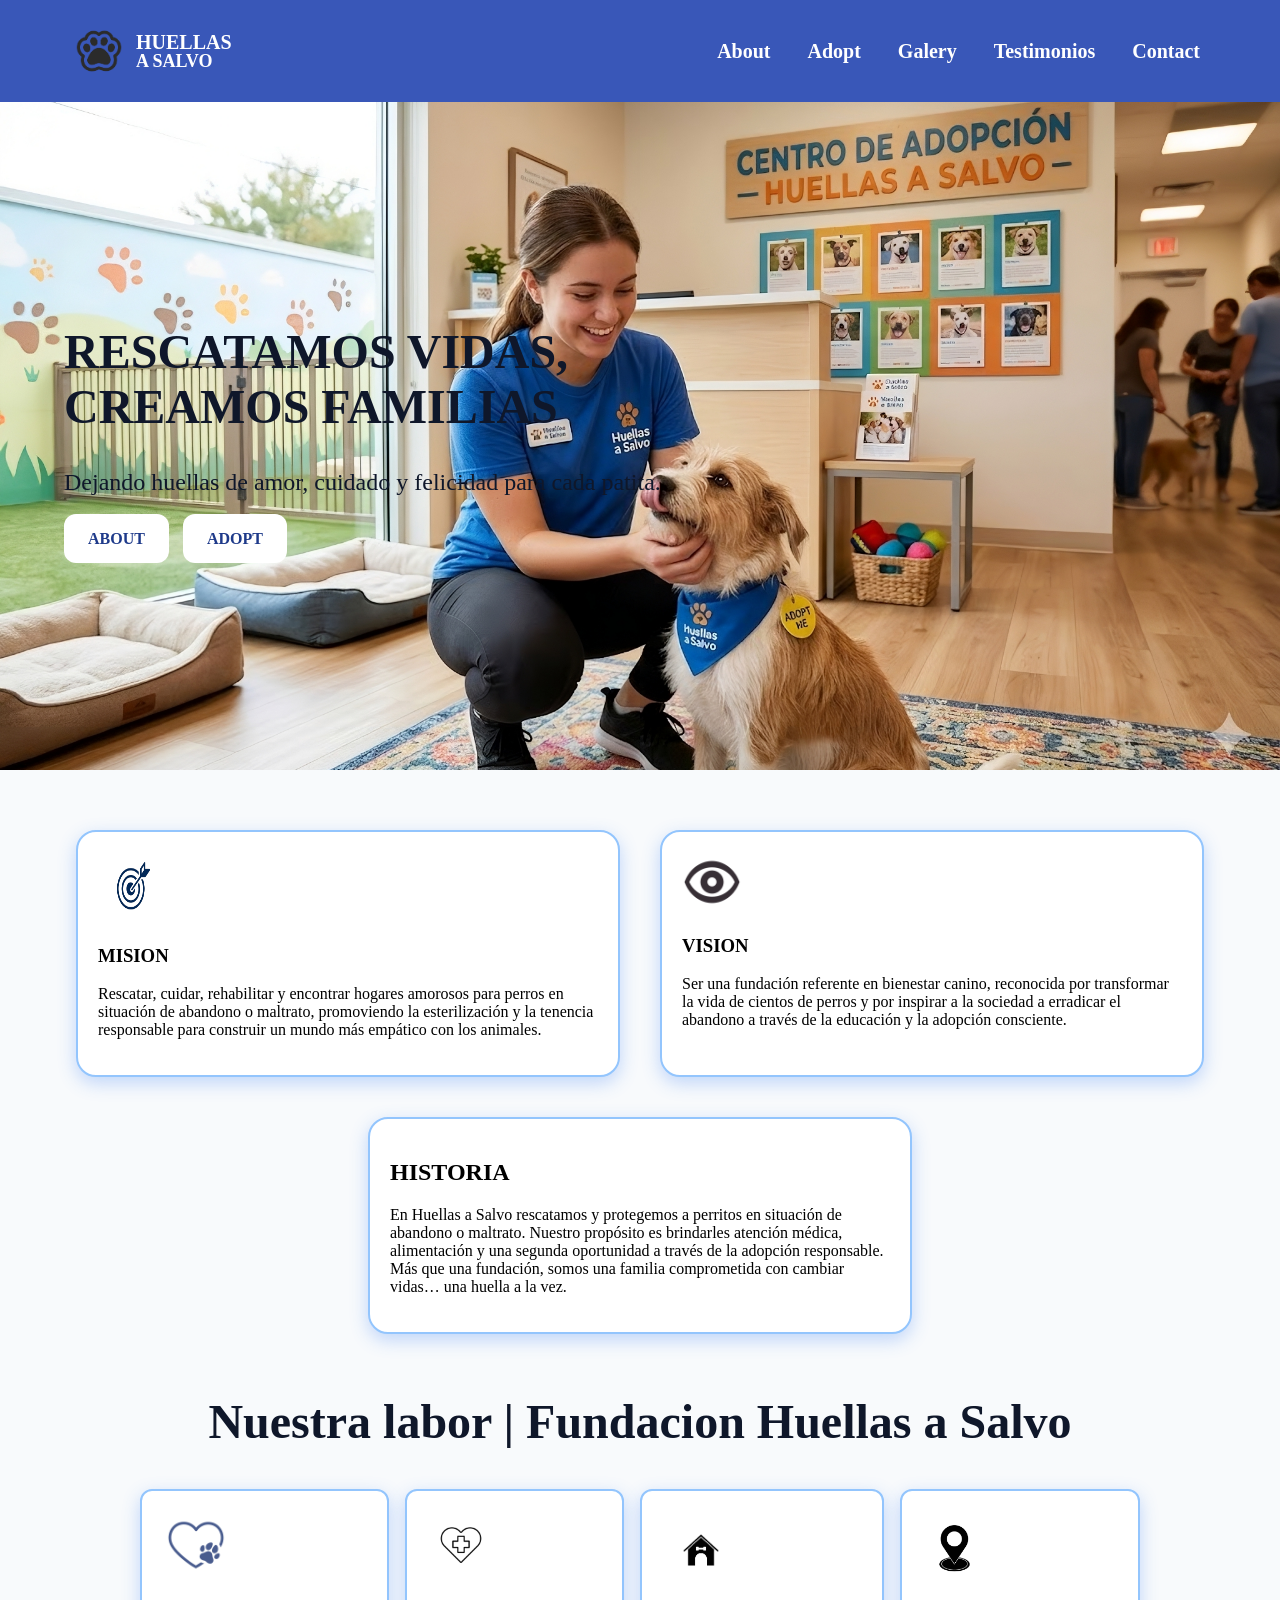
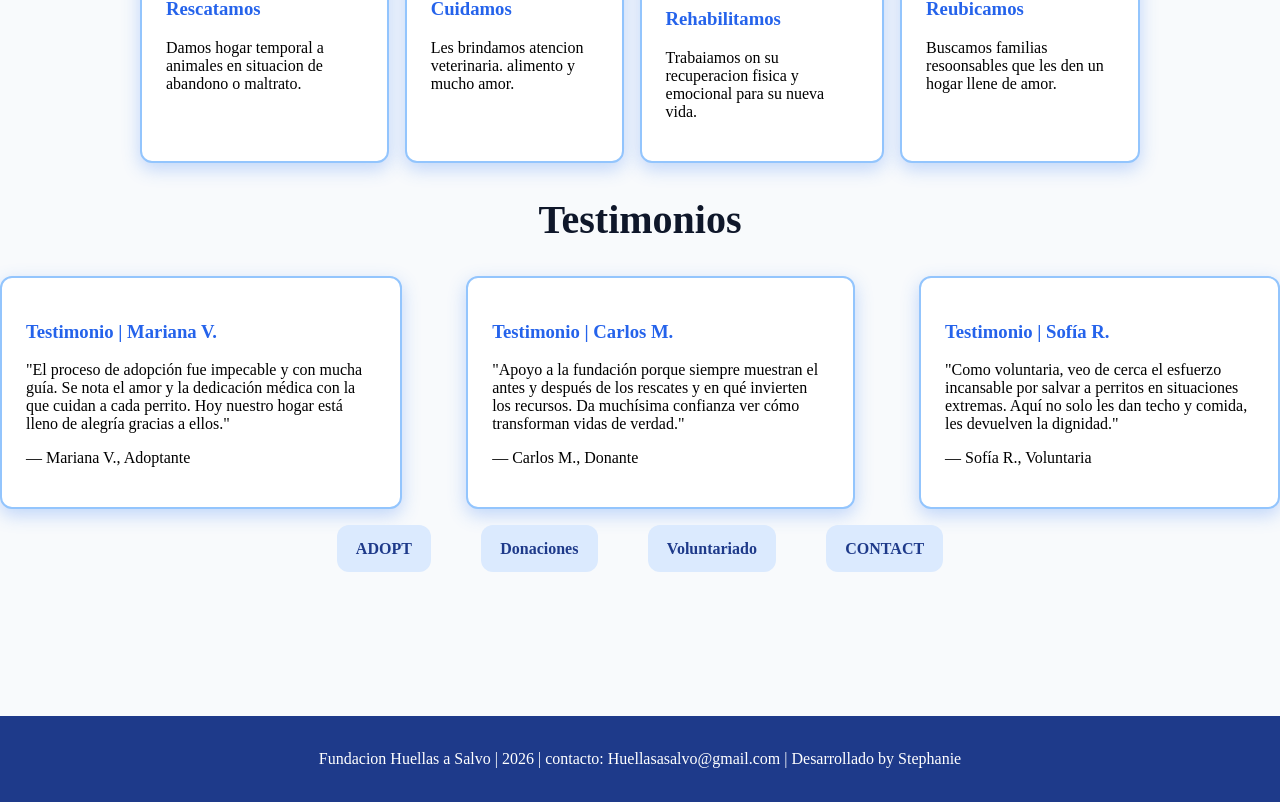
==== commit fc563cb7: "feat: agregando estructura" ====
--- a/Html/index.html
+++ b/Html/index.html
@@ -8,7 +8,7 @@
     <link rel="stylesheet" href="../css/style.css">
 </head>
 
-<body>
+<body class="adoptar">
     <nav class="navbar">
         <a class="logo">
             <img src="../image/patita.png" class="icono" alt="logo">
@@ -19,7 +19,7 @@
         </a>
         <div class="nav-links">
             <a href="#about"> About</a>
-            <a href="../Html/adopta.html" href="#adopta"> Adopt </a>
+            <a href="../Html/adopta.html" target="_blank" href="#adopta"> Adopt </a>
             <a  href="../Html/galeria.html"> Galery </a>
             <a href="#Testimonios"> Testimonios</a>
             <a> Contact</a>
@@ -27,7 +27,7 @@
     </nav>
     <header class="principal">
         <div class="principal-content">
-            <h1>FUNDACION <br> HUELLAS A SALVO</h1>
+            <h1>RESCATAMOS VIDAS, <br> CREAMOS FAMILIAS</h1>
             <p>
                 Dejando huellas de amor, cuidado y felicidad para cada patita.
             </p>
@@ -89,7 +89,6 @@
         </section>
     </main>
 
-    <main class="container3">
         <section id="Testimonios" class="sectionn">
             <h2 class="titulo-sectionn">Testimonios  </h2>
             <div class="cards-testimonios">
--- a/css/style.css
+++ b/css/style.css
@@ -57,7 +57,7 @@
     display: flex;
     justify-content: space-between;
     align-items: center;
-    padding: 9px 5%;
+    padding: 16px 5%;
     background-color: #1e40afe0;
     color: white;
     z-index: 10;
@@ -86,7 +86,7 @@
 
 .principal p {
     font-size: 1.5rem;
-    line-height: 1.6;
+    line-height: 2;
 }
 
 .boton {
@@ -230,6 +230,41 @@
     transform: scale(1.05);
 }
 
+.container3 {
+    width: 92%;
+    max-width: 1000px;
+    margin: 2rem auto;
+}
+
+.titulo-sectionn {
+    text-align: center;
+    font-size: 2.5rem;
+    color: #0f172a;
+}
+
+.cards-testimonios {
+    display: flex;
+    gap: 64px;
+}
+
+.card-test1{
+    background-color: white;
+    padding: 1.5rem;
+    border-radius: 12px;
+    box-shadow: 0 6px 18px rgba(59, 130, 246, 0.3);
+    border: 2px solid #93c5fd;
+}
+
+.card-test1:hover {
+    background-color: #60a5fa;
+    color: white;
+    transform: scale(1.05);
+}
+
+.card-test1 h3 {
+    color: #2563eb;
+}
+
 .footer {
     width: 100%;
     margin-top: 9rem;
@@ -237,200 +272,3 @@
     background-color: #1e3a8a;
     color: white;
 }
-
-/**/
-.titulo{
-    font-size: 3rem;
-    color: black;
-    text-align: center;
-    padding-top: 30px;
-    margin-bottom: 40px;
-}
-
-.adoptar{
-    background-image: 
-    linear-gradient(rgba(255,255,255,0.45),
-    rgba(255,255,255,0.45)),
-    url(../image/fondoadoptar.png);
-    background-color: #60a5fa;
-    background-position: center;
-    background-size: cover;
-    min-height: 100vh;
-    padding-bottom: 50px;
-}
-
-.catalogo{
-    width: 90%;
-    margin: auto;
-    display: grid;
-    grid-template-columns: repeat(3,1fr);
-    gap: 35px;
-}
-
-.card-animal{
-    background: rgba(255,255,255,0.95);
-    border-radius: 40px;
-    overflow: hidden;
-    box-shadow: 0 6px 18px rgba(59,130,246,0.3);
-    border: 10px solid #93c5fd;
-    transition: 0.3s;
-    text-align: center;
-}
-
-.card-animal:hover{
-    transform: translateY(-10px) scale(1.02);
-}
-
-.card-animal img{
-    width: 100%;
-    height: 260px;
-    object-fit: cover;
-}
-
-.info{
-    padding: 20px;
-    display: flex;
-    flex-direction: column;
-    gap: 12px;
-}
-
-.nombre{
-    font-size: 2rem;
-    color: #1e3a8a;
-    margin: 0;
-}
-
-.edad{
-    font-size: 1rem;
-    font-weight: bold;
-    color: #374151;
-}
-
-
-.estado{
-    display: inline-block;
-    margin: auto;
-    padding: 8px 18px;
-    border-radius: 20px;
-    font-size: 14px;
-    font-weight: bold;
-}
-
-.available{
-    background: #bbf7d0;
-    color: #166534;
-}
-
-.adopted{
-    background: #fecaca;
-    color: #991b1b;
-}
-
-.btn{
-    display: inline-block;
-    background: #2563eb;
-    color: white;
-    text-decoration: none;
-    padding: 12px 20px;
-    border-radius: 12px;
-    font-weight: bold;
-    transition: 0.3s;
-}
-
-.btn:hover{
-    background: #1d4ed8;
-    transform: scale(1.05);
-}
-
-.container3 {
-    width: 92%;
-    max-width: 1000px;
-    margin: 2rem auto;
-}
-
-.titulo-sectionn {
-    text-align: center;
-    font-size: 2.5rem;
-    color: #0f172a;
-}
-
-.cards-testimonios {
-    display: flex;
-    gap: 64px;
-}
-
-.card-test1{
-    background-color: white;
-    padding: 1.5rem;
-    border-radius: 12px;
-    box-shadow: 0 6px 18px rgba(59, 130, 246, 0.3);
-    border: 2px solid #93c5fd;
-}
-
-.card-test1:hover {
-    background-color: #60a5fa;
-    color: white;
-    transform: scale(1.05);
-}
-
-.card-test1 h3 {
-    color: #2563eb;
-}
-
-/**/
-.container-galeria{
-    display: grid;
-    grid-template-columns: 1fr;
-    gap: 20px;
-    row-gap: 200px;
-}
-.card-galeria{
-    font-size: 1.2rem;
-    padding: 10px;
-    border-radius: 10px;
-    font-weight: 900;
-    background: linear-gradient(135deg, #826ef1, #cc74d4);
-    box-shadow: 0 4px 6px rgba(0, 0, 0, 0.1);
-    transition: transform 0.3s ease, box-shadow 0.3s ease;
-}
-
-.card-galeria:hover {
-    transform: scale(1.03);
-    box-shadow: 0 10px 15px rgba(0, 0, 0, 0.15);
-}
-
-.card-galeria img{
-    width: 100%;
-    height: 100%;
-    border-radius: 10px;
-}
-
-img {
-    overflow-clip-margin: content-box;
-    overflow: clip;
-}
-
-.navbars-galeria{
-    position: sticky;
-    top: 0;
-    display: flex;
-    justify-content: space-between;
-    align-items: center;
-    
-    padding: 16px 5%;
-    background-color: plum; 
-    color: white;
-    z-index: 10;
-}
-
-@media(min-width: 768px) {
-    .container{
-        grid-template-columns: repeat(2,1fr);
-    }
-   
-}
-@media(min-width: 1024px) {
-    .container{
-        grid-template-columns: repeat(3,1fr);
-    }
-}
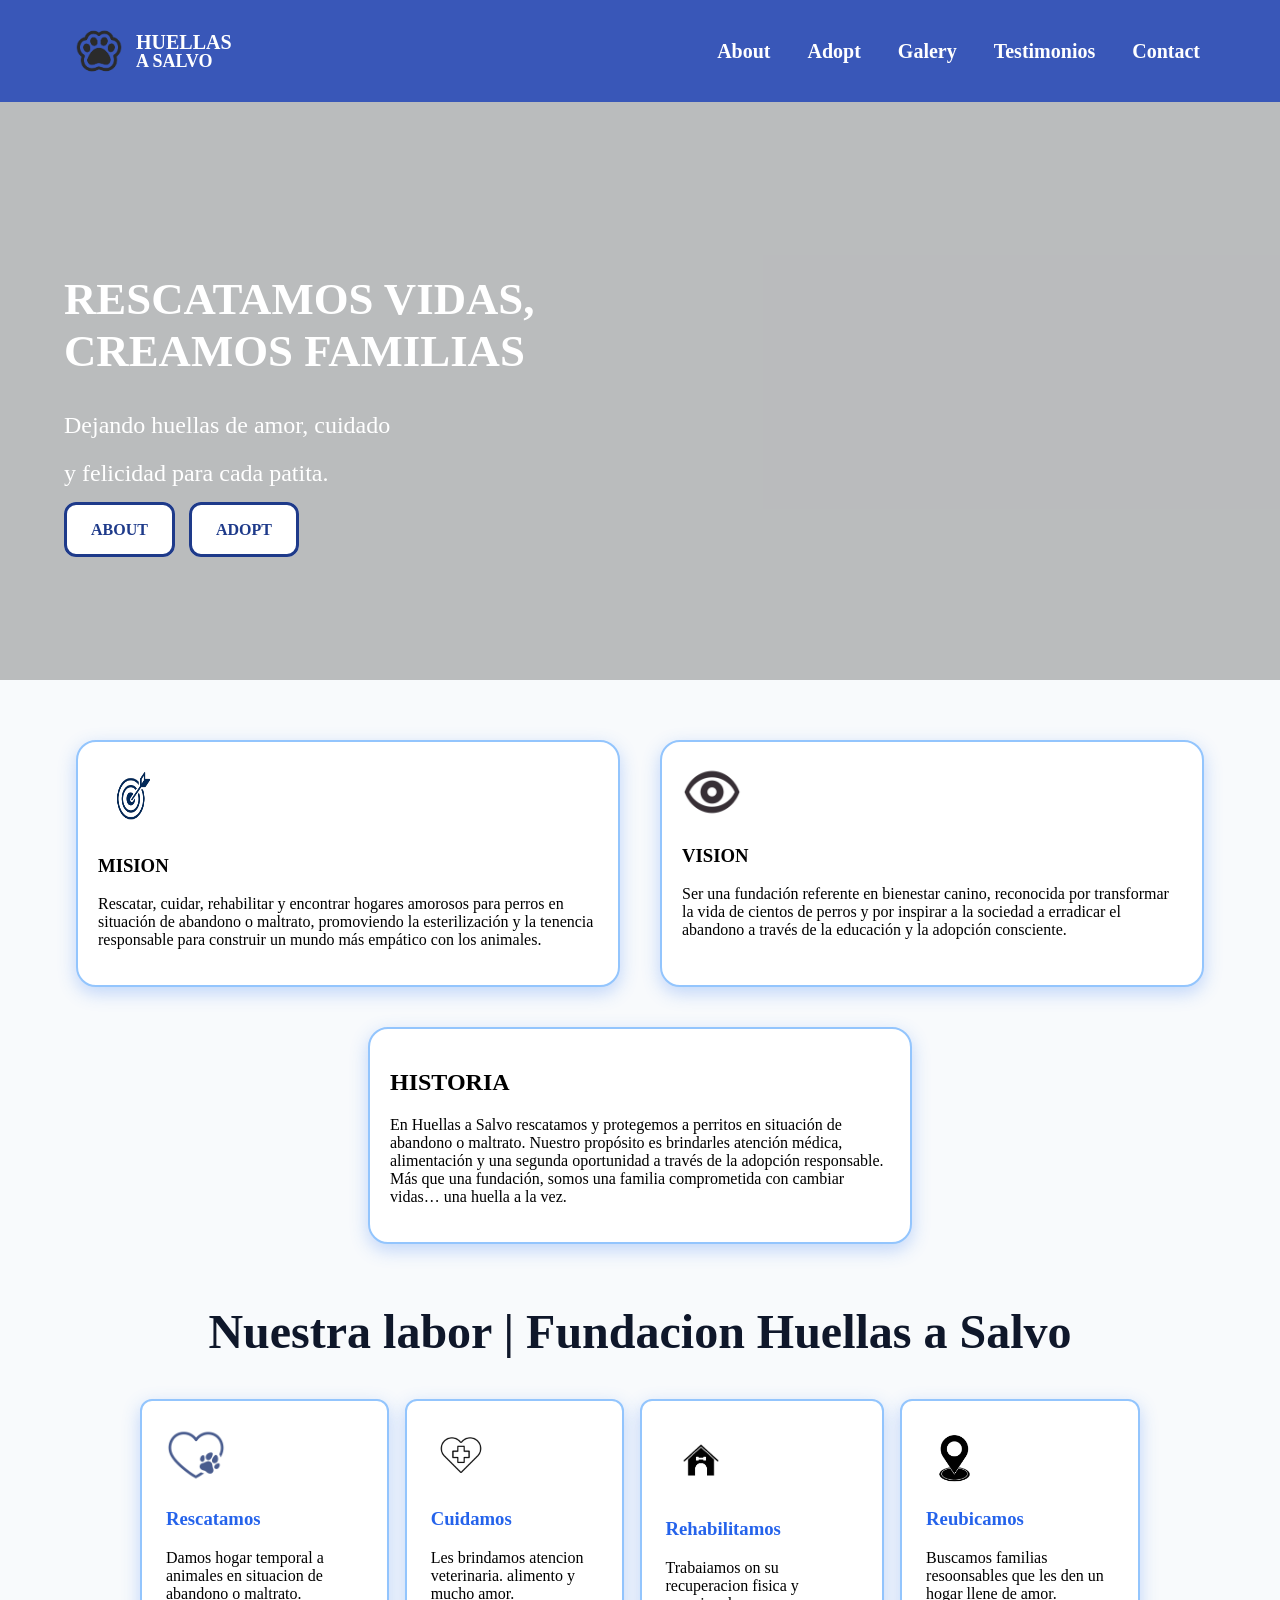
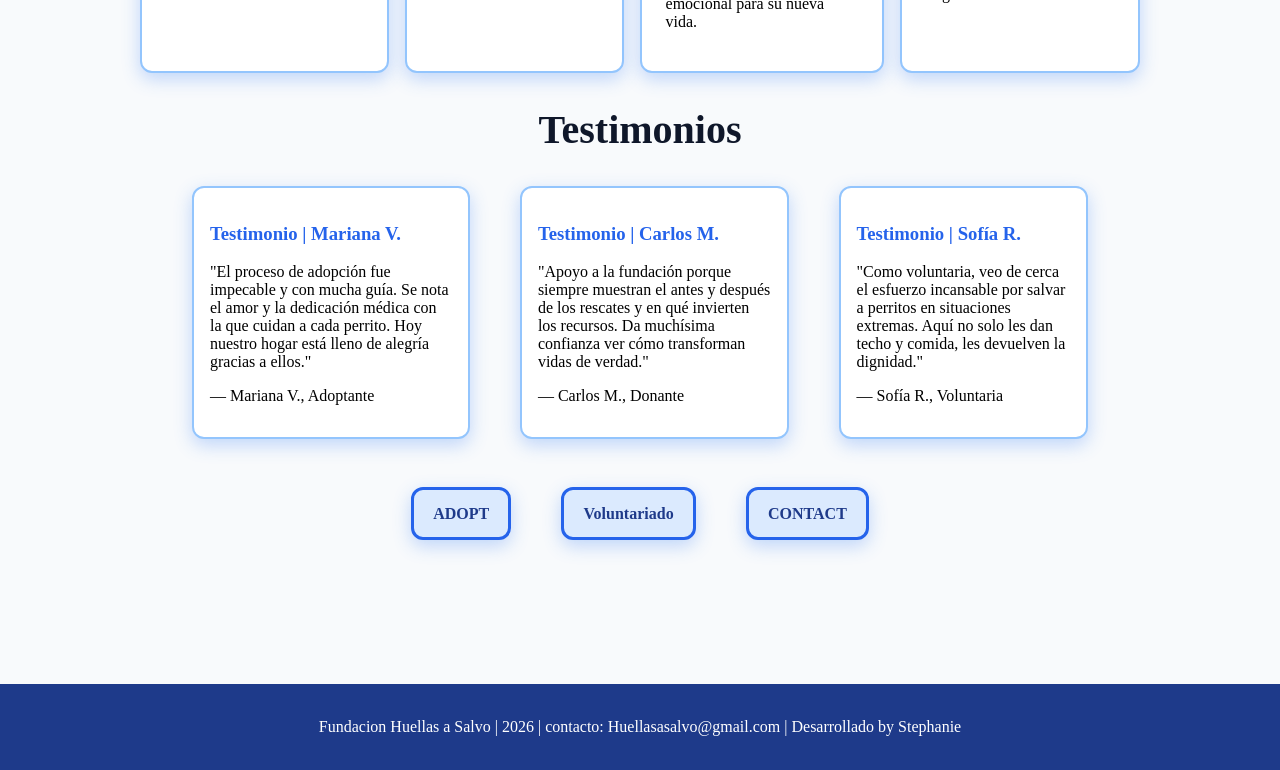
==== commit 41c0511f: "feat: modificando" ====
--- a/Html/index.html
+++ b/Html/index.html
@@ -8,7 +8,7 @@
     <link rel="stylesheet" href="../css/style.css">
 </head>
 
-<body class="adoptar">
+<body>
     <nav class="navbar">
         <a class="logo">
             <img src="../image/patita.png" class="icono" alt="logo">
@@ -19,21 +19,30 @@
         </a>
         <div class="nav-links">
             <a href="#about"> About</a>
-            <a href="../Html/adopta.html" target="_blank" href="#adopta"> Adopt </a>
-            <a  href="../Html/galeria.html"> Galery </a>
+            <a href="../Html/adopta.html" href="#adopta"> Adopt </a>
+            <a href="../Html/galeria.html"> Galery </a>
             <a href="#Testimonios"> Testimonios</a>
             <a> Contact</a>
         </div>
     </nav>
     <header class="principal">
-        <div class="principal-content">
-            <h1>RESCATAMOS VIDAS, <br> CREAMOS FAMILIAS</h1>
-            <p>
-                Dejando huellas de amor, cuidado y felicidad para cada patita.
-            </p>
-            <a class="boton" href="#about">ABOUT</a>
-            <a href="../Html/adopta.html" class="boton">ADOPT</a>
+        <div class="carrusel">
+            <div class="carrusels carrusel1"></div>
+            <div class="carrusels carrusel2"></div>
+            <div class="carrusels carrusel3"></div>
+            <div class="carrusels carrusel4"></div>
         </div>
+         <div class="principal-content">
+        <h1>RESCATAMOS VIDAS,<br>CREAMOS FAMILIAS</h1>
+
+        <p>
+            Dejando huellas de amor, cuidado <br> y felicidad para cada patita.
+        </p>
+
+        <a class="boton" href="#about">ABOUT</a>
+        <a href="../Html/adopta.html" class="boton">ADOPT</a>
+    </div>
+
     </header>
     </section>
     <div id="about" class="misionvision">
@@ -56,14 +65,15 @@
             <h2>HISTORIA</h2>
             <p>
                 En Huellas a Salvo rescatamos y protegemos a perritos en situación de abandono o maltrato.
-                Nuestro propósito es brindarles atención médica, alimentación y una segunda oportunidad a través de la adopción responsable. 
+                Nuestro propósito es brindarles atención médica, alimentación y una segunda oportunidad a través de la
+                adopción responsable.
                 Más que una fundación, somos una familia comprometida con cambiar vidas… una huella a la vez.
             </p>
         </div>
     </div>
 
     <main class="container">
-        <section id="about" class="section">
+        <section id="labor" class="section">
             <h2>Nuestra labor | Fundacion Huellas a Salvo </h2>
             <div class="cards">
                 <article class="card">
@@ -89,37 +99,38 @@
         </section>
     </main>
 
-        <section id="Testimonios" class="sectionn">
-            <h2 class="titulo-sectionn">Testimonios  </h2>
-            <div class="cards-testimonios">
-                <article class="card-test1">
-                    <h3>Testimonio | Mariana V.</h3>
-                    <p>"El proceso de adopción fue impecable y con mucha guía. Se nota el amor y la dedicación médica con la que cuidan a cada perrito. 
-                        Hoy nuestro hogar está lleno de alegría gracias a ellos."
-                    </p>
-                    <p>— Mariana V., Adoptante</p>
-                </article>
-                <article class="card-test1">
-                    <h3>Testimonio | Carlos M.</h3>
-                    <p>"Apoyo a la fundación porque siempre muestran el antes y después de los rescates y en qué invierten los recursos. 
-                        Da muchísima confianza ver cómo transforman vidas de verdad."
-                    </p>
-                    <p> — Carlos M., Donante</p>
-                </article>
-                <article class="card-test1">
-                    <h3>Testimonio | Sofía R.</h3>
-                    <p>"Como voluntaria, veo de cerca el esfuerzo incansable por salvar a perritos en situaciones extremas. 
-                        Aquí no solo les dan techo y comida, les devuelven la dignidad."
-                        
-                    </p>
-                    <p>— Sofía R., Voluntaria</p>
-                </article>
-        </section>
+    <section id="Testimonios" class="sectionn">
+        <h2 class="titulo-sectionn">Testimonios </h2>
+        <div class="cards-testimonios">
+            <article class="card-test1">
+                <h3>Testimonio | Mariana V.</h3>
+                <p>"El proceso de adopción fue impecable y con mucha guía. Se nota el amor y la dedicación médica con la
+                    que cuidan a cada perrito.
+                    Hoy nuestro hogar está lleno de alegría gracias a ellos."
+                </p>
+                <p>— Mariana V., Adoptante</p>
+            </article>
+            <article class="card-test1">
+                <h3>Testimonio | Carlos M.</h3>
+                <p>"Apoyo a la fundación porque siempre muestran el antes y después de los rescates y en qué invierten
+                    los recursos.
+                    Da muchísima confianza ver cómo transforman vidas de verdad."
+                </p>
+                <p> — Carlos M., Donante</p>
+            </article>
+            <article class="card-test1">
+                <h3>Testimonio | Sofía R.</h3>
+                <p>"Como voluntaria, veo de cerca el esfuerzo incansable por salvar a perritos en situaciones extremas.
+                    Aquí no solo les dan techo y comida, les devuelven la dignidad."
+
+                </p>
+                <p>— Sofía R., Voluntaria</p>
+            </article>
+    </section>
     </main>
 
     <main class="container2">
         <a href="../Html/adopta.html" class="botones">ADOPT</a>
-        <a class="botones">Donaciones</a>
         <a class="botones">Voluntariado</a>
         <a class="botones">CONTACT</a>
     </main>
--- a/css/style.css
+++ b/css/style.css
@@ -63,25 +63,68 @@
     z-index: 10;
 }
 
+.carrusel{
+    position: absolute;
+    inset: 0;
+}
+
+.carrusels{
+    position: absolute;
+    width: 100%;
+    height: 100%;
+    background-size: cover;
+    background-position: center;
+    opacity: 0;
+    animation: carrusel 9s infinite;
+}
+
+.carrusel1{
+    background-image: url("../image/upscalemedia-transformed.png");
+    animation-delay: 0s;
+}
+
+.carrusel2{
+    background-image: url("../image/84908185-0128-44dd-85b6-7820c7afadef.jpeg");
+    animation-delay: 3s;
+}
+
+.carrusel3{
+    background-image: url("../image/imgIA2.png");
+    animation-delay: 6s;
+}
+
+.carrusel4{
+    background-image: url("../image/ImgIA1.png");
+    animation-delay: 9s;
+}
+
 .principal {
-    min-height: 60vh;
+    position: relative;
+    height: 50vh;
+    overflow: hidden;
     display: flex;
     align-items: center;
     padding: 5vw;
-    background-image: url("../image/upscalemedia-transformed.png");
-    background-position: center;
-    background-size: cover;
-    color: white;
+}
+
+.principal::before{
+    content:"";
+    position:absolute;
+    inset:0;
+    background:rgba(0,0,0,.25);
+    z-index:1;
 }
 
 .principal-content {
-    color: #0f172a;
+    position: relative;
+    z-index: 2;
     max-width: 720px;
+    color: white;
 }
 
 .principal h1 {
-    font-size: 3rem;
-    margin: 0 0 1rem;
+    font-size: 2.8rem;
+    margin-bottom: 1rem;
 }
 
 .principal p {
@@ -94,6 +137,7 @@
     margin-right: 10px;
     padding: 1rem 1.5rem;
     background-color: white;
+    border: 3px solid #1e3a8a;
     color: #1e3a8a;
     text-decoration: none;
     border-radius: 12px;
@@ -176,6 +220,8 @@
     margin-top: 1rem;
     padding: 0.9rem 1.2rem;
     background-color: #dbeafe;
+    border: 3px solid #2563eb;;
+    box-shadow: 0 6px 18px rgba(59, 130, 246, 0.3);
     color: #1e3a8a;
     text-decoration: none;
     border-radius: 12px;
@@ -230,12 +276,6 @@
     transform: scale(1.05);
 }
 
-.container3 {
-    width: 92%;
-    max-width: 1000px;
-    margin: 2rem auto;
-}
-
 .titulo-sectionn {
     text-align: center;
     font-size: 2.5rem;
@@ -243,13 +283,16 @@
 }
 
 .cards-testimonios {
-    display: flex;
-    gap: 64px;
+    max-width: 1000px;
+    margin: 2rem auto;
+    width: 70%;
+    display: flex;
+    gap: 50px;
 }
 
 .card-test1{
     background-color: white;
-    padding: 1.5rem;
+    padding: 1rem;
     border-radius: 12px;
     box-shadow: 0 6px 18px rgba(59, 130, 246, 0.3);
     border: 2px solid #93c5fd;
@@ -272,3 +315,145 @@
     background-color: #1e3a8a;
     color: white;
 }
+
+@media (max-width:480px){
+
+    .navbar{
+        padding:15px;
+    }
+
+    .logo{
+        flex-direction:column;
+        text-align:center;
+    }
+
+    .icono{
+        width:50px;
+        height:50px;
+    }
+
+    .nav-links{
+        font-size:14px;
+    }
+
+    .principal{
+        height:40vh;
+        padding:20px;
+    }
+
+    .principal h1{
+        font-size:1.5rem;
+    }
+
+    .principal p{
+        font-size:0.95rem;
+        line-height:1.5;
+    }
+
+    .boton{
+        display:inline-block;
+        margin-top:10px;
+    }
+
+    .cards{
+        flex-direction:column;
+    }
+
+    .card{
+        width:auto;
+    }
+
+    .cardsss{
+        width:auto;
+    }
+
+    .cards-testimonios{
+        flex-direction:column;
+        width:95%;
+    }
+
+    .container2{
+        flex-direction:column;
+        gap:15px;
+    }
+
+    .section h2,
+    .titulo-sectionn{
+        font-size:2rem;
+    }
+
+    .footer{
+        font-size:14px;
+        padding:10px;
+    }
+}
+
+@media (max-width:768px){
+
+    .navbar{
+        flex-direction: column;
+        gap: 15px;
+    }
+
+    .nav-links{
+        display:flex;
+        flex-wrap:wrap;
+        justify-content:center;
+        font-size:16px;
+    }
+
+    .principal{
+        height:45vh;
+    }
+
+    .principal-content{
+        text-align:center;
+        margin:auto;
+    }
+
+    .principal h1{
+        font-size:2rem;
+    }
+
+    .principal p{
+        font-size:1.1rem;
+    }
+
+    .cards{
+        flex-wrap:wrap;
+    }
+
+    .cards-testimonios{
+        flex-wrap:wrap;
+        width:90%;
+        justify-content:center;
+    }
+
+    .container2{
+        flex-wrap:wrap;
+    }
+}
+
+@keyframes carrusel{
+
+    0%{
+        opacity:0;
+    }
+
+    10%{
+        opacity:1;
+    }
+
+    30%{
+        opacity:1;
+    }
+
+    40%{
+        opacity:0;
+    }
+
+    100%{
+        opacity:0;
+    }
+
+}
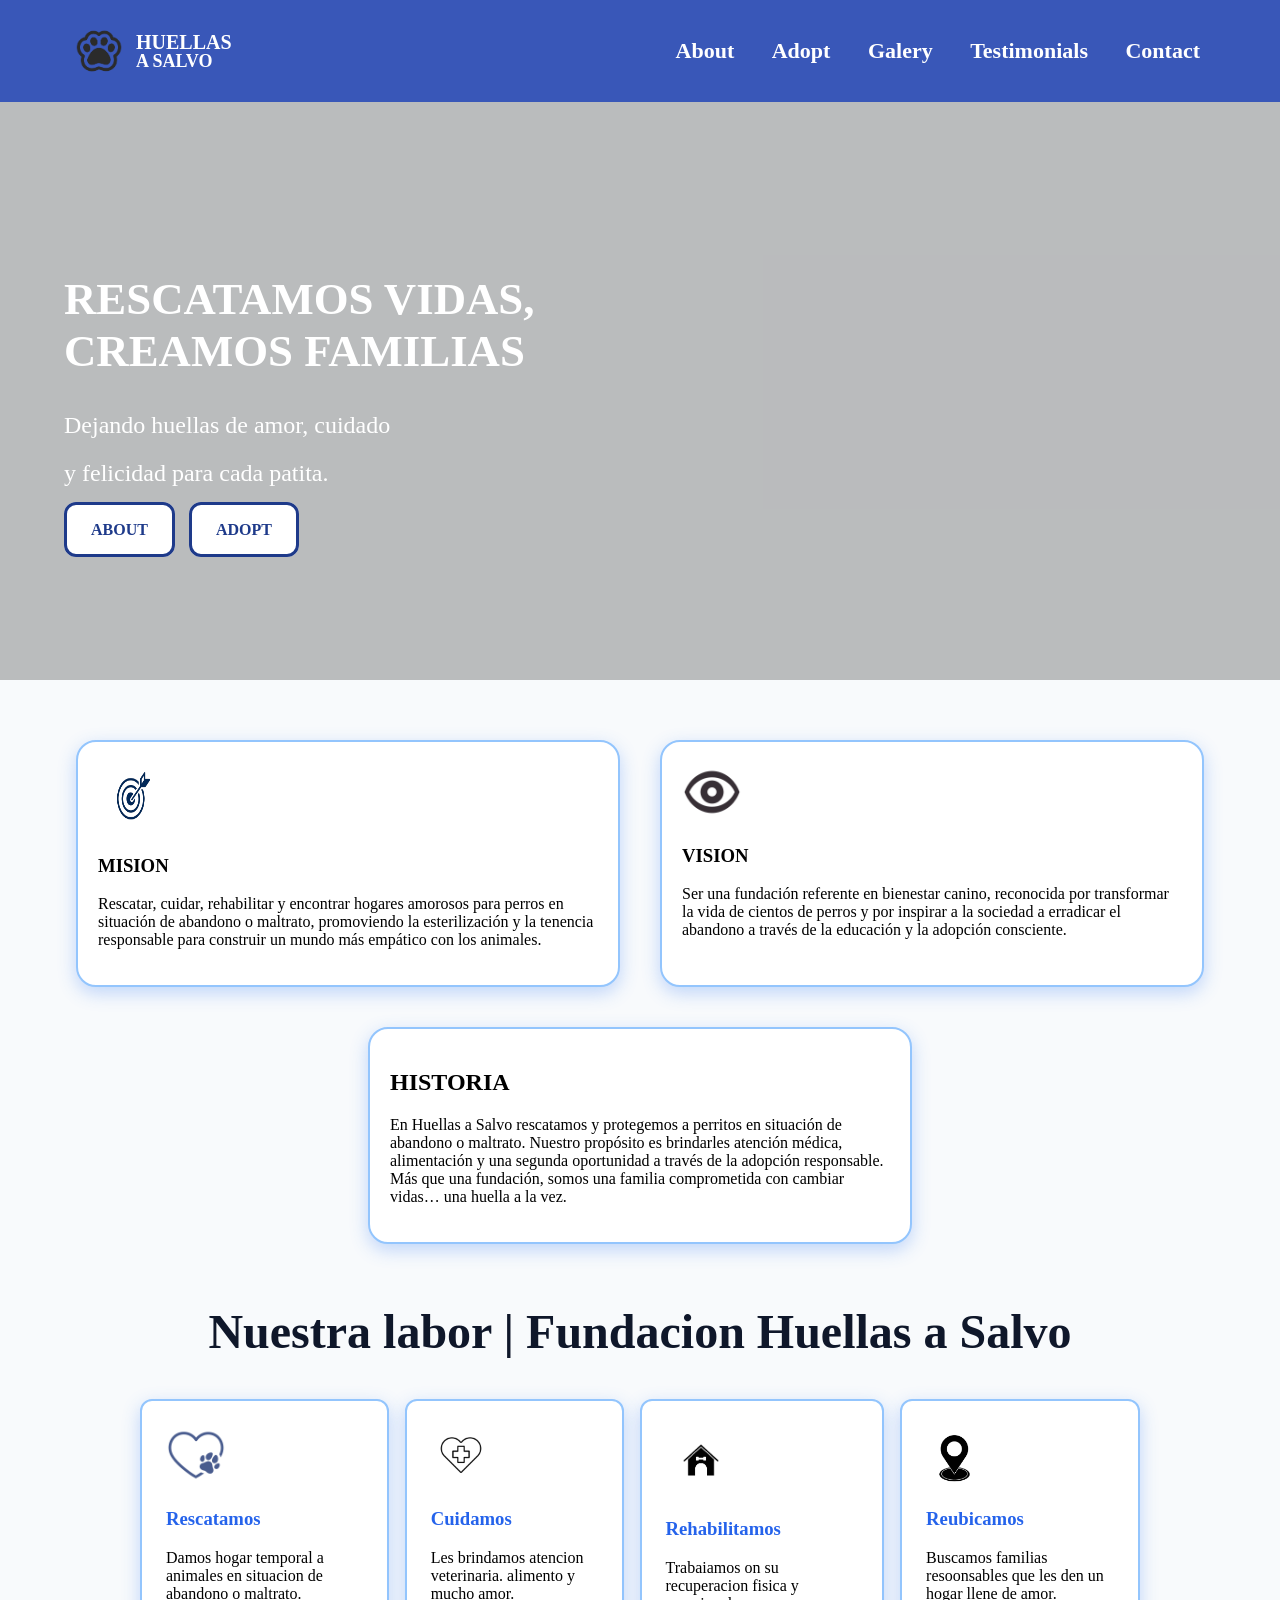
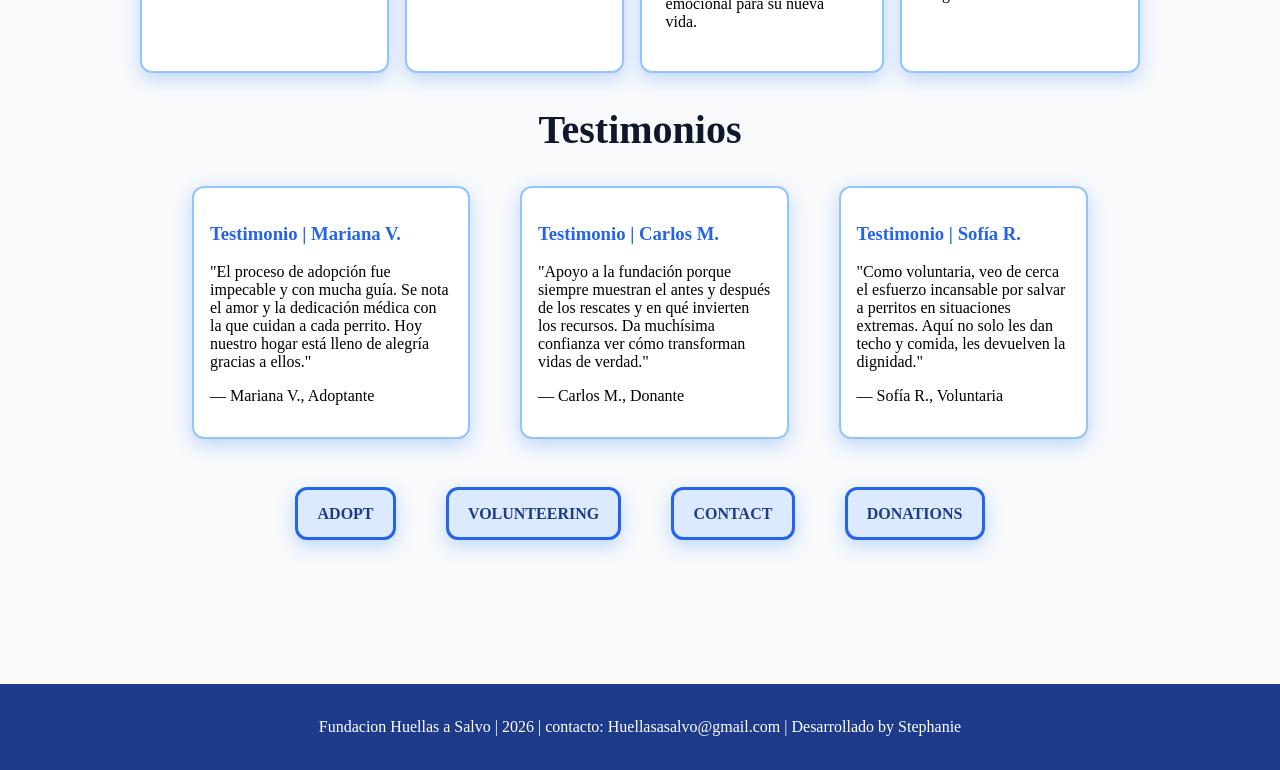
==== commit c7cfd90d: "feat: agregando html y css" ====
--- a/Html/index.html
+++ b/Html/index.html
@@ -21,8 +21,8 @@
             <a href="#about"> About</a>
             <a href="../Html/adopta.html" href="#adopta"> Adopt </a>
             <a href="../Html/galeria.html"> Galery </a>
-            <a href="#Testimonios"> Testimonios</a>
-            <a> Contact</a>
+            <a href="#Testimonios"> Testimonials</a>
+            <a href="../Html/contacto.html"> Contact</a>
         </div>
     </nav>
     <header class="principal">
@@ -131,8 +131,9 @@
 
     <main class="container2">
         <a href="../Html/adopta.html" class="botones">ADOPT</a>
-        <a class="botones">Voluntariado</a>
-        <a class="botones">CONTACT</a>
+        <a href="../Html/galeria.html"  class="botones">VOLUNTEERING</a>
+        <a href="../Html/contacto.html" class="botones">CONTACT</a>
+        <a href="../Html/contacto.html" class="botones">DONATIONS</a>
     </main>
 
     <footer class="footer">
--- a/css/style.css
+++ b/css/style.css
@@ -35,7 +35,7 @@
 
 .nav-links {
     font-weight: bold;
-    font-size: 20px;
+    font-size: 22px;
     color: white;
 }
 
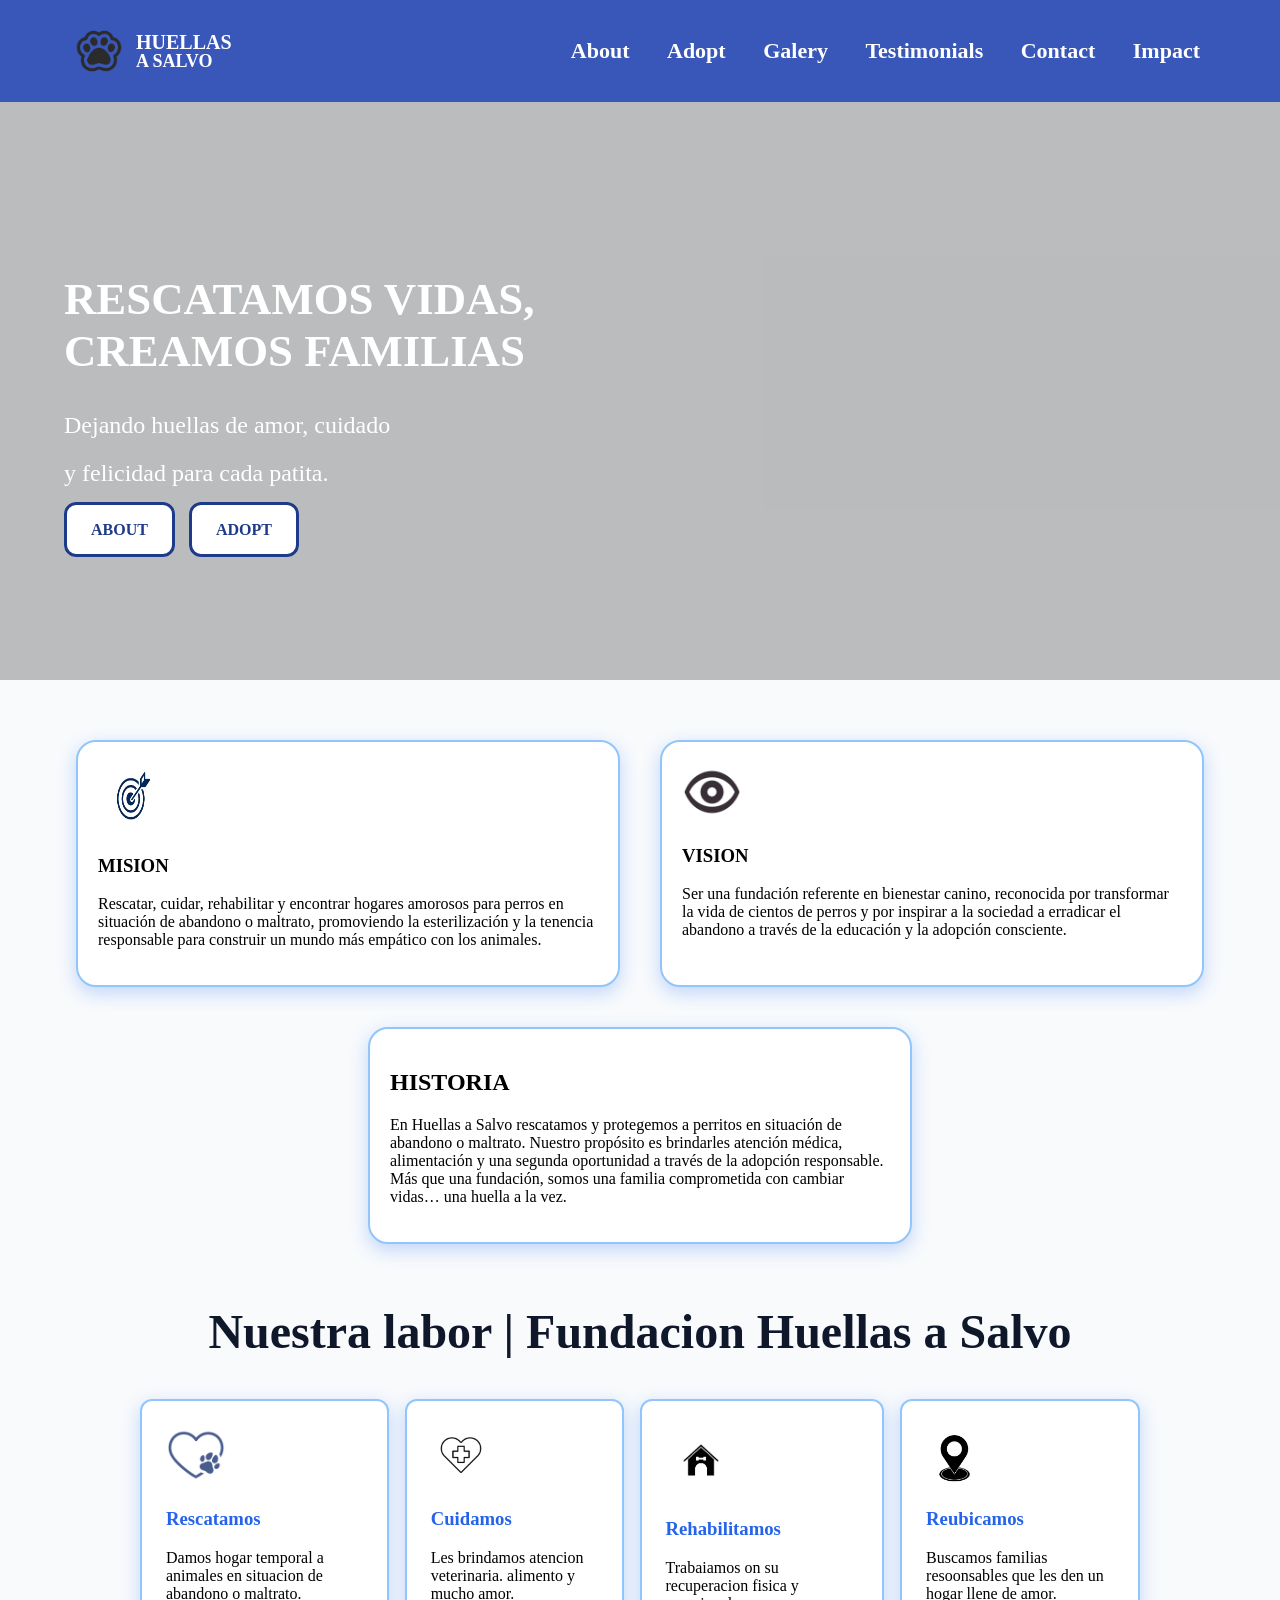
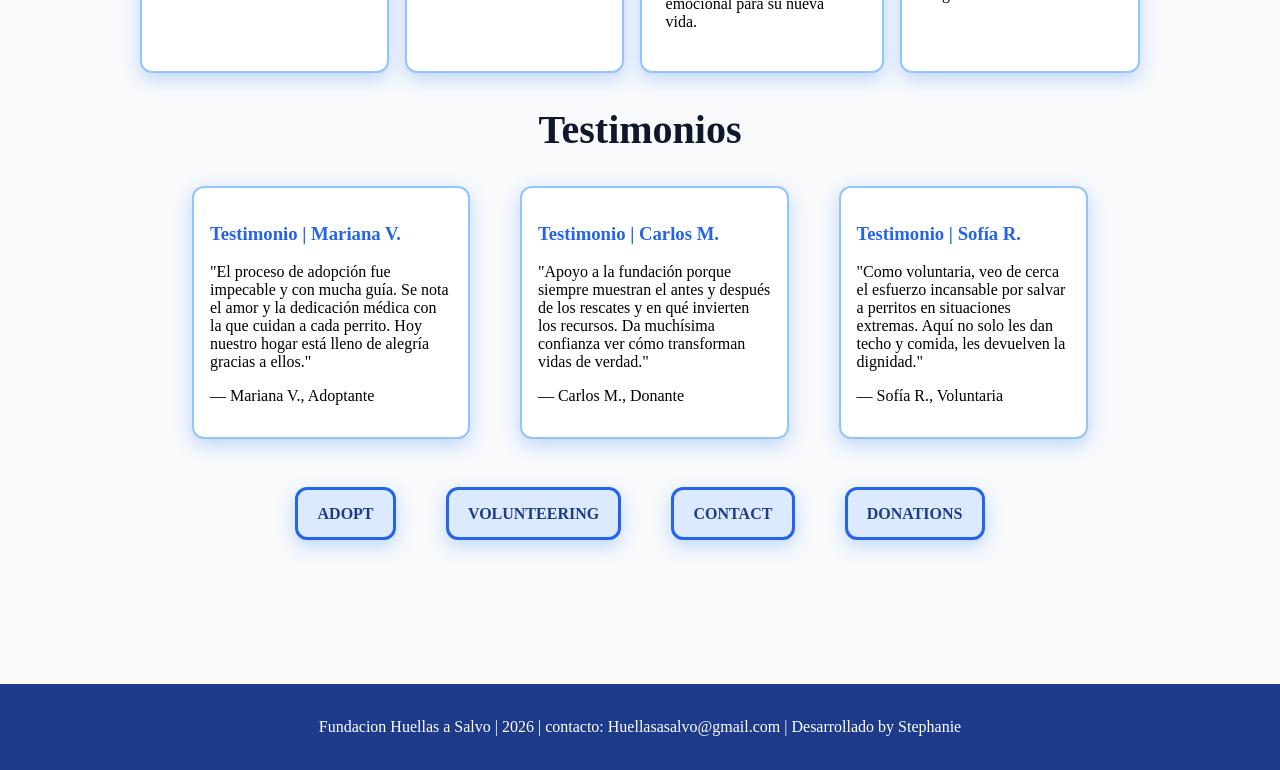
==== commit 266f8719: "feat: agregando impacto" ====
--- a/Html/index.html
+++ b/Html/index.html
@@ -23,6 +23,7 @@
             <a href="../Html/galeria.html"> Galery </a>
             <a href="#Testimonios"> Testimonials</a>
             <a href="../Html/contacto.html"> Contact</a>
+            <a href="../Html/impacto.html">Impact</a>
         </div>
     </nav>
     <header class="principal">
